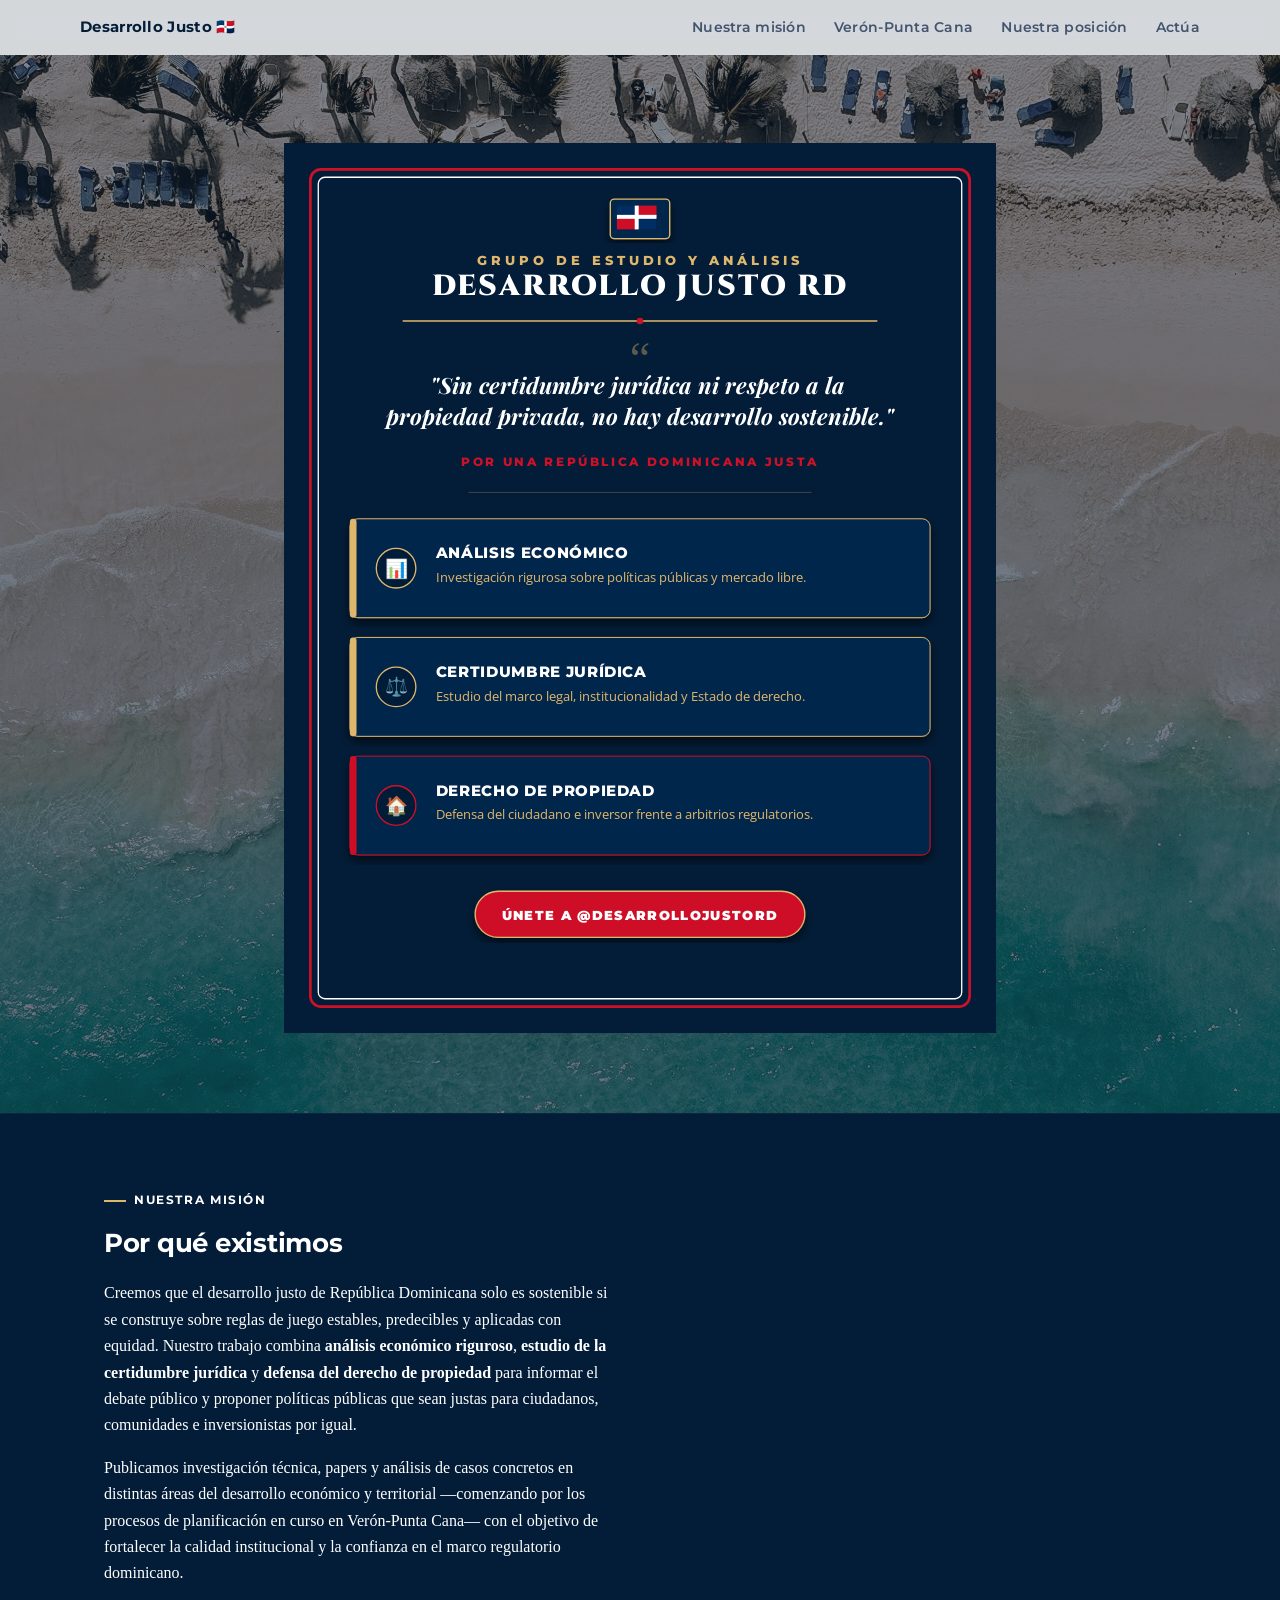
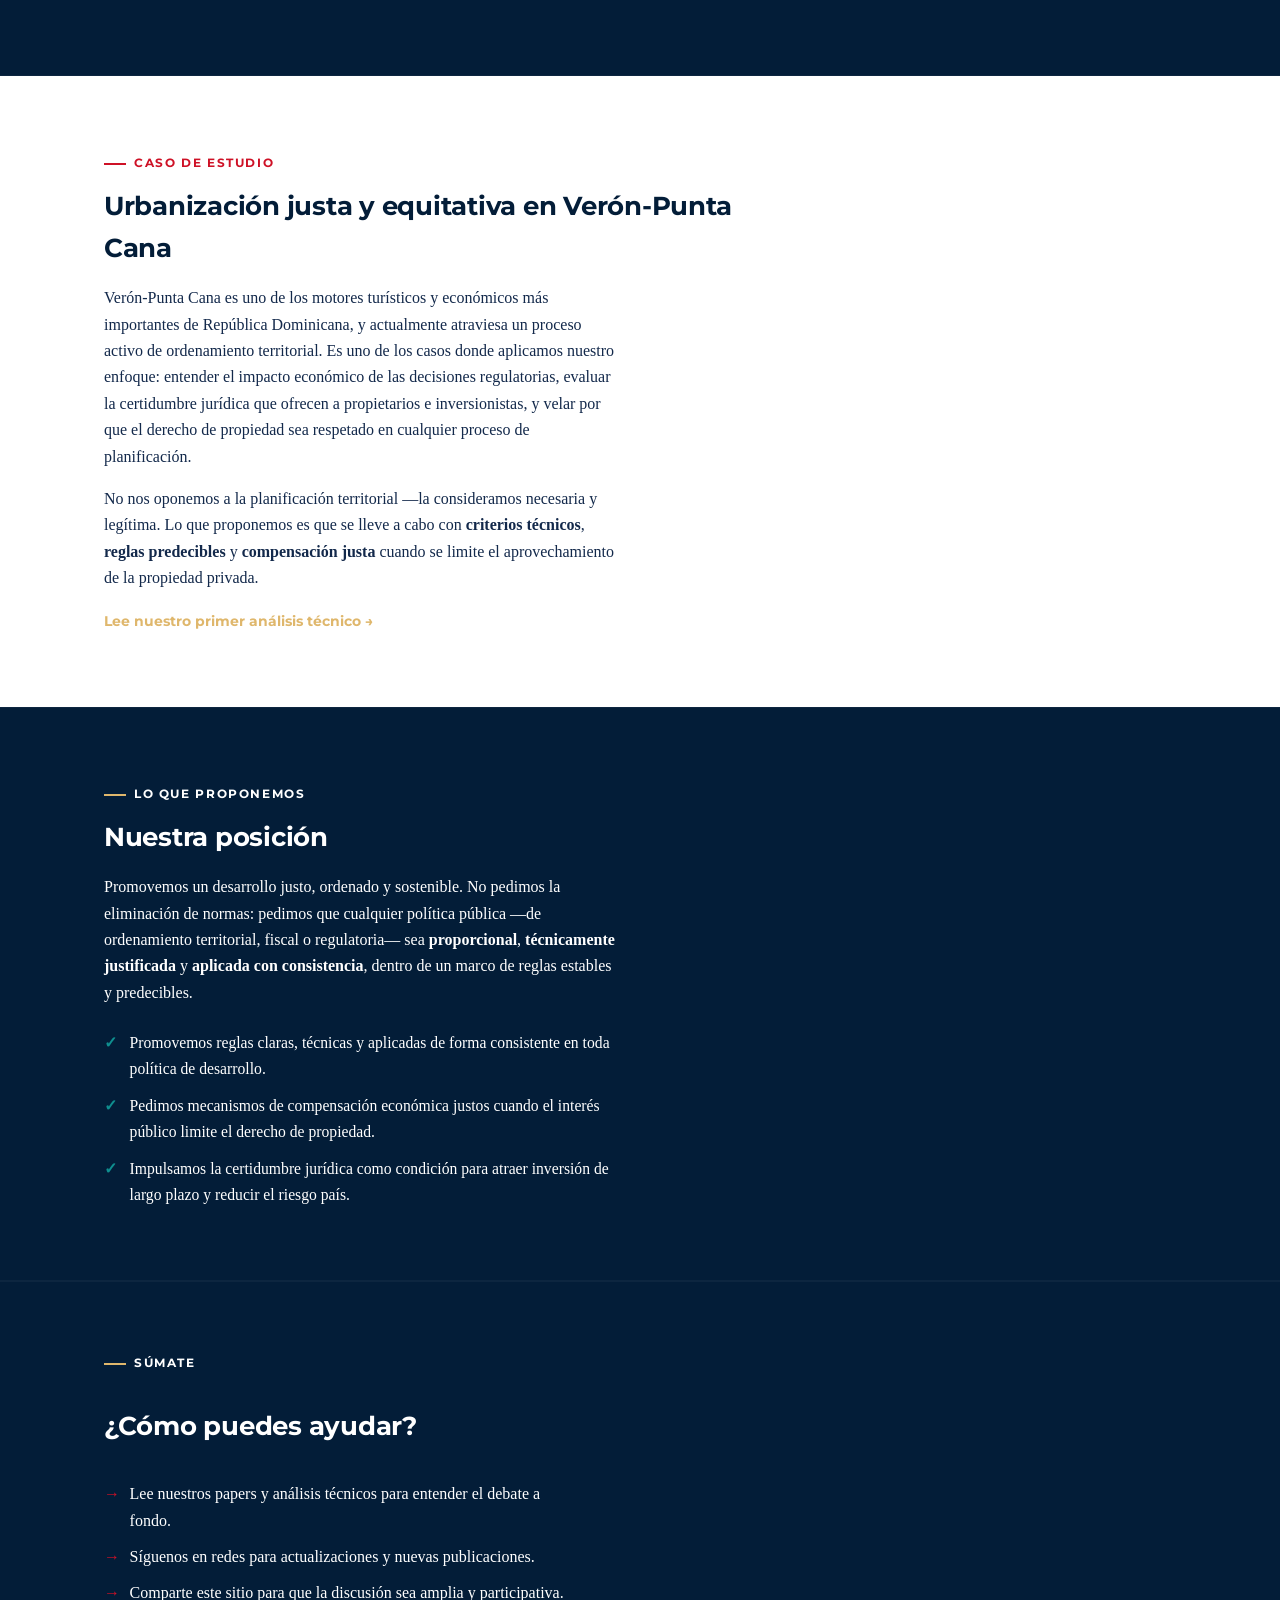
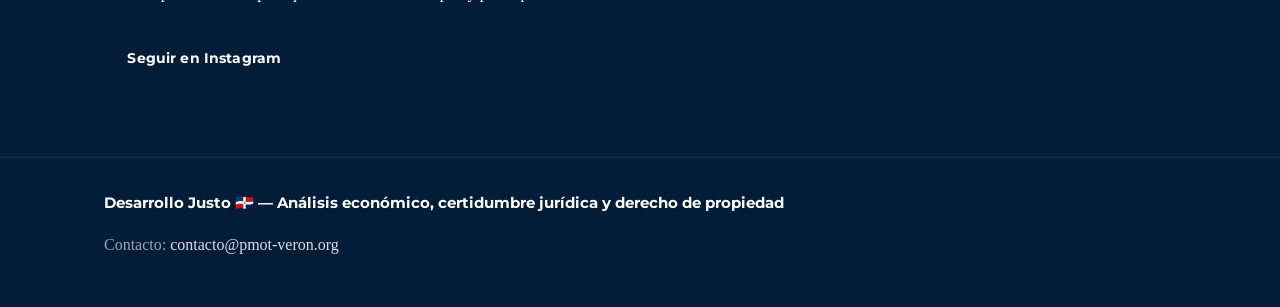
==== index.html @ 9006609f "UI: re-add Instagram CTA linking to desarrollojustord" ====
<!doctype html>
<html lang="es">
<head>
  <meta charset="utf-8" />
  <meta name="viewport" content="width=device-width,initial-scale=1" />
  <title>Desarrollo Justo 🇩🇴 — Análisis económico, certidumbre jurídica y derecho de propiedad</title>
  <link rel="preconnect" href="https://fonts.googleapis.com">
  <link rel="preconnect" href="https://fonts.gstatic.com" crossorigin>
  <link href="https://fonts.googleapis.com/css2?family=Montserrat:wght@600;700;800&family=Cinzel:wght@700;900&family=Playfair+Display:ital,wght@0,400;0,700;1,700&family=Open+Sans:wght@400;600&display=swap" rel="stylesheet">
  <link rel="stylesheet" href="styles.css">
</head>
<body>
  <header class="site-header">
    <div class="container header-inner">
      <a class="brand" href="#">Desarrollo Justo 🇩🇴</a>
      <nav class="nav" id="nav">
        <a href="#mision">Nuestra misión</a>
        <a href="#veron">Verón-Punta Cana</a>
        <a href="#posicion">Nuestra posición</a>
        <a href="#cta">Actúa</a>
      </nav>
      <button class="nav-toggle" id="navToggle" aria-label="Abrir menú">☰</button>
    </div>
  </header>

  <main>
    <section class="hero">
      <!-- SVG hero provided by user: Dominican navy/gold/red design -->
      <div class="container hero-inner svg-hero">
        <svg xmlns="http://www.w3.org/2000/svg" viewBox="0 0 1080 1350" width="100%" height="100%">
  <defs>
    <linearGradient id="goldGradient" x1="0%" y1="0%" x2="100%" y2="100%">
      <stop offset="0%" stop-color="#DFB76C"/>
      <stop offset="100%" stop-color="#C59B4E"/>
    </linearGradient>

    <filter id="shadow" x="-10%" y="-10%" width="120%" height="120%">
      <feDropShadow dx="0" dy="8" stdDeviation="8" flood-color="#000000" flood-opacity="0.6"/>
    </filter>
  </defs>

  <rect width="1080" height="1350" fill="#031D38"/>

  <rect x="40" y="40" width="1000" height="1270" rx="16" fill="none" stroke="#CE1126" stroke-width="4"/>
  <rect x="52" y="52" width="976" height="1246" rx="10" fill="none" stroke="#FFFFFF" stroke-width="2"/>

  <g transform="translate(540, 130)" text-anchor="middle">
    <g transform="translate(0, -10)" filter="url(#shadow)">
      <rect x="-45" y="-35" width="90" height="60" rx="6" fill="#05264B" stroke="#DFB76C" stroke-width="2"/>
      <rect x="-35" y="-25" width="30" height="18" fill="#002D62"/>
      <rect x="-5" y="-25" width="30" height="18" fill="#CE1126"/>
      <rect x="-35" y="-7" width="30" height="18" fill="#CE1126"/>
      <rect x="-5" y="-7" width="30" height="18" fill="#002D62"/>
      <rect x="-8" y="-25" width="6" height="36" fill="#FFFFFF"/>
      <rect x="-35" y="-11" width="60" height="6" fill="#FFFFFF"/>
    </g>

    <text x="0" y="55" fill="#DFB76C" font-family="'Montserrat', Arial, sans-serif" font-weight="800" font-size="20" letter-spacing="6">GRUPO DE ESTUDIO Y ANÁLISIS</text>
    <text x="0" y="100" fill="#FFFFFF" font-family="'Cinzel', 'Georgia', serif" font-weight="900" font-size="44" letter-spacing="3">DESARROLLO JUSTO RD</text>
  </g>

  <path d="M 180 270 L 900 270" stroke="#DFB76C" stroke-width="2"/>
  <circle cx="540" cy="270" r="5" fill="#CE1126"/>

  <g transform="translate(540, 360)" text-anchor="middle">
    <text x="0" y="-10" fill="#DFB76C" font-family="'Georgia', serif" font-size="70" opacity="0.4">“</text>
    <text x="0" y="20" fill="#FFFFFF" font-family="'Playfair Display', 'Georgia', serif" font-style="italic" font-weight="700" font-size="34">
      <tspan x="0" dy="0">"Sin certidumbre jurídica ni respeto a la</tspan>
      <tspan x="0" dy="48">propiedad privada, no hay desarrollo sostenible."</tspan>
    </text>
    <text x="0" y="130" fill="#CE1126" font-family="'Montserrat', Arial, sans-serif" font-weight="800" font-size="18" letter-spacing="4">POR UNA REPÚBLICA DOMINICANA JUSTA</text>
  </g>

  <path d="M 280 530 L 800 530" stroke="#DFB76C" stroke-width="1" opacity="0.4"/>

  <g transform="translate(100, 570)" filter="url(#shadow)">
    <rect width="880" height="150" rx="12" fill="#05264B" stroke="#DFB76C" stroke-width="1.5"/>
    <rect x="0" y="0" width="10" height="150" rx="5" fill="#DFB76C"/>
    <circle cx="70" cy="75" r="30" fill="#031D38" stroke="#DFB76C" stroke-width="2"/>
    <text x="70" y="85" fill="#DFB76C" font-family="Arial" font-size="28" text-anchor="middle">📊</text>
    <text x="130" y="60" fill="#FFFFFF" font-family="'Montserrat', Arial, sans-serif" font-weight="800" font-size="22" letter-spacing="1">ANÁLISIS ECONÓMICO</text>
    <text x="130" y="96" fill="#DFB76C" font-family="'Open Sans', Arial, sans-serif" font-weight="400" font-size="19">Investigación rigurosa sobre políticas públicas y mercado libre.</text>
  </g>

  <g transform="translate(100, 750)" filter="url(#shadow)">
    <rect width="880" height="150" rx="12" fill="#05264B" stroke="#DFB76C" stroke-width="1.5"/>
    <rect x="0" y="0" width="10" height="150" rx="5" fill="#DFB76C"/>
    <circle cx="70" cy="75" r="30" fill="#031D38" stroke="#DFB76C" stroke-width="2"/>
    <text x="70" y="85" fill="#DFB76C" font-family="Arial" font-size="28" text-anchor="middle">⚖️</text>
    <text x="130" y="60" fill="#FFFFFF" font-family="'Montserrat', Arial, sans-serif" font-weight="800" font-size="22" letter-spacing="1">CERTIDUMBRE JURÍDICA</text>
    <text x="130" y="96" fill="#DFB76C" font-family="'Open Sans', Arial, sans-serif" font-weight="400" font-size="19">Estudio del marco legal, institucionalidad y Estado de derecho.</text>
  </g>

  <g transform="translate(100, 930)" filter="url(#shadow)">
    <rect width="880" height="150" rx="12" fill="#05264B" stroke="#CE1126" stroke-width="1.5"/>
    <rect x="0" y="0" width="10" height="150" rx="5" fill="#CE1126"/>
    <circle cx="70" cy="75" r="30" fill="#031D38" stroke="#CE1126" stroke-width="2"/>
    <text x="70" y="85" fill="#CE1126" font-family="Arial" font-size="28" text-anchor="middle">🏠</text>
    <text x="130" y="60" fill="#FFFFFF" font-family="'Montserrat', Arial, sans-serif" font-weight="800" font-size="22" letter-spacing="1">DERECHO DE PROPIEDAD</text>
    <text x="130" y="96" fill="#DFB76C" font-family="'Open Sans', Arial, sans-serif" font-weight="400" font-size="19">Defensa del ciudadano e inversor frente a arbitrios regulatorios.</text>
  </g>

  <g transform="translate(540, 1170)" text-anchor="middle">
    <rect x="-250" y="-35" width="500" height="70" rx="35" fill="#CE1126" stroke="#DFB76C" stroke-width="2" filter="url(#shadow)"/>
    <text x="0" y="8" fill="#FFFFFF" font-family="'Montserrat', Arial, sans-serif" font-weight="900" font-size="20" letter-spacing="2">ÚNETE A @DESARROLLOJUSTORD</text>
  </g>
</svg>
      </div>
    </section>

    <section id="mision" class="panel">
      <div class="container">
        <span class="eyebrow">Nuestra misión</span>
        <h2>Por qué existimos</h2>
        <p>Creemos que el desarrollo justo de República Dominicana solo es sostenible si se construye sobre reglas de juego estables, predecibles y aplicadas con equidad. Nuestro trabajo combina <strong>análisis económico riguroso</strong>, <strong>estudio de la certidumbre jurídica</strong> y <strong>defensa del derecho de propiedad</strong> para informar el debate público y proponer políticas públicas que sean justas para ciudadanos, comunidades e inversionistas por igual.</p>
        <p>Publicamos investigación técnica, papers y análisis de casos concretos en distintas áreas del desarrollo económico y territorial —comenzando por los procesos de planificación en curso en Verón-Punta Cana— con el objetivo de fortalecer la calidad institucional y la confianza en el marco regulatorio dominicano.</p>
      </div>
    </section>

    <section id="veron" class="panel alt">
      <div class="container">
        <span class="eyebrow">Caso de estudio</span>
        <h2>Urbanización justa y equitativa en Verón-Punta Cana</h2>
        <p>Verón-Punta Cana es uno de los motores turísticos y económicos más importantes de República Dominicana, y actualmente atraviesa un proceso activo de ordenamiento territorial. Es uno de los casos donde aplicamos nuestro enfoque: entender el impacto económico de las decisiones regulatorias, evaluar la certidumbre jurídica que ofrecen a propietarios e inversionistas, y velar por que el derecho de propiedad sea respetado en cualquier proceso de planificación.</p>
        <p>No nos oponemos a la planificación territorial —la consideramos necesaria y legítima. Lo que proponemos es que se lleve a cabo con <strong>criterios técnicos</strong>, <strong>reglas predecibles</strong> y <strong>compensación justa</strong> cuando se limite el aprovechamiento de la propiedad privada.</p>
        <span class="injustice-link">Lee nuestro primer análisis técnico →</span>
          <!-- removed legacy papers link -->
        </div>
    </section>

    <section id="posicion" class="panel">
      <div class="container">
        <span class="eyebrow">Lo que proponemos</span>
        <h2>Nuestra posición</h2>
        <p>Promovemos un desarrollo justo, ordenado y sostenible. No pedimos la eliminación de normas: pedimos que cualquier política pública —de ordenamiento territorial, fiscal o regulatoria— sea <strong>proporcional</strong>, <strong>técnicamente justificada</strong> y <strong>aplicada con consistencia</strong>, dentro de un marco de reglas estables y predecibles.</p>

        <ul class="demand-list">
          <li>Promovemos reglas claras, técnicas y aplicadas de forma consistente en toda política de desarrollo.</li>
          <li>Pedimos mecanismos de compensación económica justos cuando el interés público limite el derecho de propiedad.</li>
          <li>Impulsamos la certidumbre jurídica como condición para atraer inversión de largo plazo y reducir el riesgo país.</li>
        </ul>
      </div>
    </section>

    <section id="cta" class="panel">
      <div class="container cta-inner">
        <span class="eyebrow">Súmate</span>
        <h2>¿Cómo puedes ayudar?</h2>
        <ul class="actions">
          <li>Lee nuestros papers y análisis técnicos para entender el debate a fondo.</li>
          <li>Síguenos en redes para actualizaciones y nuevas publicaciones.</li>
          <li>Comparte este sitio para que la discusión sea amplia y participativa.</li>
        </ul>

          <div class="cta-buttons">
            <a class="btn" href="https://www.instagram.com/desarrollojustord/" target="_blank" rel="noopener">Seguir en Instagram</a>
          </div>
      </div>
    </section>
  </main>

  <footer class="site-footer">
    <div class="container footer-inner">
      <div>
        <strong>Desarrollo Justo 🇩🇴 — Análisis económico, certidumbre jurídica y derecho de propiedad</strong>
        <p class="muted">Contacto: <a href="mailto:contacto@pmot-veron.org">contacto@pmot-veron.org</a></p>
      </div>
        <div class="social">
          <!-- social links removed -->
        </div>
    </div>
  </footer>

  <script>
    (function(){
      const nav = document.getElementById('nav');
      const btn = document.getElementById('navToggle');
      btn.addEventListener('click', ()=> nav.classList.toggle('open'));
    })();
  </script>
</body>
</html>
---- styles.css ----
:root{
  /* Palette updated to match provided SVG: navy, gold, Dominican red, flag-blue */
  --navy:#031D38;
  --navy-light:#05264B;
  --flag-blue:#05264B;
  --gold:#DFB76C;
  --gold-dark:#C59B4E;
  --red:#CE1126;
  --red-dark:#A51E1E;
  --teal:#0f8f8f;
  --coral:#DFB76C; /* reuse gold for small accents */
  --sand:#F6F2EA;
  --paper:#ffffff;
  --ink:#13294b; /* used for text on light panels */
  --muted:#9aa4ae;
  --line:rgba(255,255,255,0.06);
  --max-width:1120px;
  --radius:14px;
}
*{box-sizing:border-box}
html{scroll-behavior:smooth}
html,body{height:100%}
body{
  margin:0;
  font-family:'Merriweather', Georgia, serif;
  color:#ffffff;
  background:var(--navy);
  -webkit-font-smoothing:antialiased;
  line-height:1.65;
}

/* Panels and light backgrounds should use the dark ink color for readability */
.panel.alt, .paper-card, .paper-body{color:var(--ink)}
h1,h2,h3,.brand,.btn,.nav a,.t-item strong{font-family:'Montserrat',sans-serif}
.container{max-width:var(--max-width);margin:0 auto;padding:0 1.5rem}

/* Header */
.site-header{
  background:rgba(250,248,244,0.85);
  backdrop-filter:saturate(180%) blur(10px);
  -webkit-backdrop-filter:saturate(180%) blur(10px);
  border-bottom:1px solid var(--line);
  position:sticky;top:0;z-index:30;
}
.header-inner{display:flex;align-items:center;justify-content:space-between;padding:0.9rem 0}
.brand{font-weight:700;font-size:.95rem;letter-spacing:.02em;color:var(--navy);text-decoration:none}
.nav{display:flex;gap:1.75rem}
.nav a{color:var(--ink);text-decoration:none;font-weight:600;font-size:.85rem;letter-spacing:.02em;opacity:.75;transition:opacity .15s}
.nav a:hover{opacity:1;color:var(--red)}
.nav.open{display:flex}
.nav-toggle{display:none;background:none;border:0;font-size:1.35rem;color:var(--navy);cursor:pointer}

/* Eyebrow labels */
.eyebrow{
  display:inline-block;font-family:'Montserrat',sans-serif;font-weight:700;
  font-size:.72rem;letter-spacing:.14em;text-transform:uppercase;
  color:var(--red);margin-bottom:.75rem;
}
.eyebrow::before{content:"";display:inline-block;width:22px;height:2px;background:var(--red);margin-right:.5rem;vertical-align:middle}

/* Hero */
.hero{
  position:relative;
  padding:5.5rem 0 4.5rem;
  background:
    linear-gradient(180deg, rgba(11,32,54,0.5), rgba(11,32,54,0.6)),
    url('pexels-stergerz-11227879.jpg');
  background-size:cover;
  background-position:center;
  background-repeat:no-repeat;
  color:#fff;
}
.hero-inner{max-width:760px}
.hero .eyebrow{color:var(--coral)}
.hero .eyebrow::before{background:var(--coral)}
.hero-inner h1{
  font-weight:700;font-size:2.5rem;line-height:1.15;letter-spacing:-.01em;
  margin:0 0 1.1rem;color:#fff;
}
.hero .lead{font-size:1.15rem;color:rgba(255,255,255,0.9);opacity:1;margin:0 0 2rem;max-width:56ch}

/* Name-shift callout */
.name-shift{
  background:var(--paper);border:1px solid var(--line);border-radius:var(--radius);
  padding:1.4rem 1.6rem;margin:0 0 2rem;max-width:56ch;
}
.name-shift-original{margin-bottom:.9rem}
.name-shift .strike{
  position:relative;font-family:'Montserrat',sans-serif;font-weight:700;
  font-size:1.05rem;color:var(--muted);
}
.name-shift .strike::after{
  content:"";position:absolute;left:-2px;right:-2px;top:50%;height:2px;
  background:var(--red);transform:rotate(-2deg);
}
.name-shift-caption{
  margin:0 0 .6rem;font-size:.85rem;color:var(--muted);font-family:'Montserrat',sans-serif;
  font-weight:600;letter-spacing:.01em;
}
.name-shift-list{
  list-style:none;margin:0;padding:0;display:flex;flex-direction:column;gap:.5rem;
}
.name-shift-list li{
  font-family:'Montserrat',sans-serif;font-weight:600;font-size:.92rem;
  color:var(--navy);padding-left:1.2rem;position:relative;
}
.name-shift-list li::before{
  content:"";position:absolute;left:0;top:.55em;width:7px;height:7px;
  border-radius:50%;background:var(--teal);
}
.name-shift-list.critical li{
  color:var(--red-dark);font-style:italic;
}
.name-shift-list.critical li::before{
  background:var(--red);
}
.name-shift-disclaimer{
  margin:.9rem 0 0;font-size:.78rem;line-height:1.5;color:var(--muted);
  font-style:normal;border-top:1px dashed var(--line);padding-top:.75rem;
}
.hero-cta{display:flex;gap:0.9rem;flex-wrap:wrap}

/* Buttons */
.btn{
  display:inline-block;padding:.75rem 1.4rem;border-radius:999px;
  text-decoration:none;font-weight:700;font-size:.9rem;letter-spacing:.01em;
  transition:transform .15s ease, box-shadow .15s ease, background .15s ease;
  border:1.5px solid transparent;
}
.btn.primary{background:var(--red);color:#fff;box-shadow:0 4px 14px rgba(194,59,59,0.25)}
.btn.primary:hover{background:var(--red-dark);transform:translateY(-1px)}
.btn.ghost{background:transparent;border-color:var(--line);color:var(--navy)}
.btn.ghost:hover{border-color:var(--navy);transform:translateY(-1px)}
.btn:not(.primary):not(.ghost){background:var(--navy);color:#fff}
.btn:not(.primary):not(.ghost):hover{background:var(--navy-light);transform:translateY(-1px)}

.panel{padding:4.5rem 0; background:transparent; color:#ffffff; border-top:1px solid rgba(255,255,255,0.04); border-bottom:1px solid rgba(255,255,255,0.04)}
.panel.alt{background:var(--paper);border-top:1px solid var(--line);border-bottom:1px solid var(--line)}

/* Ensure headings, paragraphs and list items inside transparent panels are white for readability */
.panel:not(.alt) h2,
.panel:not(.alt) h1,
.panel:not(.alt) p,
.panel:not(.alt) .eyebrow,
.panel:not(.alt) .demand-list li,
.panel:not(.alt) .actions li,
.panel:not(.alt) .injustice-link,
.panel:not(.alt) .paper-card-eyebrow{
  color: #ffffff !important;
}

/* Adjust eyebrow underline color on transparent panels */
.panel:not(.alt) .eyebrow::before{background:var(--gold)}

/* Links in transparent panels should be visible */
.panel:not(.alt) a{color:var(--gold)}
.panel:not(.alt) a:hover{color:var(--red)}
.panel.small{padding:3rem 0}
h2{font-weight:700;font-size:1.6rem;letter-spacing:-.01em;color:var(--navy);margin:0 0 .9rem;max-width:38ch}
.panel > .container > p{max-width:64ch}
.muted{color:var(--muted)}

/* Demand list (position section) */
.demand-list{
  list-style:none;margin:1.5rem 0 0;padding:0;max-width:64ch;
  display:flex;flex-direction:column;gap:.7rem;
}
.demand-list li{
  padding-left:1.6rem;position:relative;font-size:.98rem;color:var(--ink);
}
.demand-list li::before{
  content:"✓";position:absolute;left:0;top:0;color:var(--teal);font-weight:700;
}

/* Argument grid (position section) */
.argument-grid{
  display:grid;grid-template-columns:1fr 1fr;gap:1.1rem;margin-top:2rem;
}
.argument-card{
  background:var(--paper);border:1px solid var(--line);border-radius:var(--radius);
  padding:1.4rem 1.5rem;position:relative;
}
.argument-num{
  display:block;font-family:'Montserrat',sans-serif;font-weight:700;
  font-size:.78rem;letter-spacing:.08em;color:var(--teal);margin-bottom:.6rem;
}
.argument-card h3{
  font-family:'Montserrat',sans-serif;font-weight:700;font-size:1rem;
  color:var(--navy);margin:0 0 .6rem;letter-spacing:-.005em;
}
.argument-card p{margin:0;font-size:.92rem;color:var(--ink);opacity:.9}
.argument-disclaimer{
  margin:1.1rem 0 0;font-size:.78rem;line-height:1.5;color:var(--muted);
  max-width:64ch;
}

/* Precedent list (legal context section) */
.precedent-list{
  display:flex;flex-direction:column;gap:1.5rem;margin:2rem 0 0;max-width:72ch;
}
.precedent-item{
  display:flex;gap:1.25rem;padding-bottom:1.5rem;
  border-bottom:1px solid var(--line);
}
.precedent-item:last-child{border-bottom:none;padding-bottom:0}
.precedent-num{
  flex:none;font-family:'Montserrat',sans-serif;font-weight:700;
  font-size:1.1rem;color:var(--coral);line-height:1.3;
}
.precedent-item h3{
  font-family:'Montserrat',sans-serif;font-weight:700;font-size:1.02rem;
  color:var(--navy);margin:0 0 .5rem;letter-spacing:-.005em;
}
.precedent-item p{margin:0;font-size:.94rem;color:var(--ink);opacity:.9;line-height:1.6}

/* Injusticia (punchy hook section) */
.panel.injustice{
  background:var(--navy);border-top:1px solid rgba(255,255,255,0.08);
  border-bottom:1px solid rgba(255,255,255,0.08);
}
.panel.injustice .eyebrow{color:var(--coral)}
.panel.injustice .eyebrow::before{background:var(--coral)}
.injustice-title{
  color:#fff;max-width:42ch;font-size:1.9rem;line-height:1.2;
}
.injustice-lead{
  color:rgba(255,255,255,0.82);max-width:60ch;font-size:1.08rem;margin:0 0 2rem;
}
.injustice-link{
  display:inline-block;color:var(--coral);font-family:'Montserrat',sans-serif;
  font-weight:700;font-size:.9rem;text-decoration:none;
}
.injustice-link:hover{color:#fff}

/* Timeline */
.timeline{
  display:grid;grid-template-columns:repeat(4,1fr);gap:1rem;margin-top:2rem;
  position:relative;
}
.t-item{
  background:var(--sand);padding:1.1rem 1rem;border-radius:var(--radius);
  border:1px solid var(--line);border-top:3px solid var(--teal);
}
.t-item:nth-child(4){border-top-color:var(--red)}
.t-item strong{display:block;font-weight:700;color:var(--navy);margin-bottom:.35rem;font-size:.95rem}
.t-item span{font-size:.88rem;color:var(--muted)}

/* CTA */
.cta-inner{display:flex;flex-direction:column;gap:1.25rem}
.actions{margin:0;padding:0;list-style:none;display:flex;flex-direction:column;gap:.6rem}
.actions li{padding-left:1.6rem;position:relative;max-width:60ch}
.actions li::before{content:"→";position:absolute;left:0;color:var(--red);font-weight:700}
.cta-buttons{display:flex;gap:.75rem;flex-wrap:wrap;margin-top:.5rem}

/* Sources */
.sources{list-style:none;padding:0;margin:1rem 0 0;display:flex;flex-wrap:wrap;gap:.6rem .9rem}
.sources li{background:var(--sand);border:1px solid var(--line);border-radius:999px;padding:.4rem 1rem}
.sources a{color:var(--navy);text-decoration:none;font-weight:600;font-size:.9rem}
.sources a:hover{color:var(--red)}

/* Footer */
.site-footer{border-top:1px solid var(--line);padding:2rem 0;background:var(--navy)}
.footer-inner{display:flex;justify-content:space-between;align-items:center;gap:1rem;flex-wrap:wrap}
.footer-inner strong{color:#fff;font-family:'Montserrat',sans-serif;font-weight:700;font-size:.95rem}
.footer-inner .muted{color:rgba(255,255,255,0.6)}
.footer-inner a{color:rgba(255,255,255,0.85);text-decoration:none}
.footer-inner a:hover{color:var(--coral)}
.social{display:flex;gap:1.25rem}
.social a{font-weight:600;font-size:.88rem}
.small{font-size:.85rem}

@media (max-width:800px){
  .nav{
    display:none;flex-direction:column;position:absolute;top:64px;right:1rem;left:1rem;
    background:var(--paper);padding:1rem 1.25rem;border-radius:var(--radius);
    box-shadow:0 12px 30px rgba(19,41,75,0.12);border:1px solid var(--line);gap:1rem;
  }
  .nav-toggle{display:inline-block}
  .hero{padding:3.5rem 0 3rem}
  .hero-inner h1{font-size:1.85rem}
  .name-shift{padding:1.1rem 1.25rem}
  .name-shift .strike{font-size:.95rem}
  .panel{padding:3rem 0}
  .argument-grid{grid-template-columns:1fr}
  .injustice-title{font-size:1.5rem}
  .timeline{grid-template-columns:1fr 1fr}
  .footer-inner{flex-direction:column;align-items:flex-start}
}

@media (max-width:480px){
  .timeline{grid-template-columns:1fr}
}

/* Nav active state */
.nav a.active{opacity:1;color:var(--red)}

/* Papers hero */
.papers-hero{padding:4.5rem 0 3.5rem}

/* Papers list / cards */
.papers-list{display:flex;flex-direction:column;gap:1.5rem}
.paper-card{
  background:var(--paper);border:1px solid var(--line);border-radius:var(--radius);
  padding:1.8rem 2rem;border-left:4px solid var(--teal);
  transition:transform .15s ease, box-shadow .15s ease;
}
.paper-card:hover{transform:translateY(-2px);box-shadow:0 10px 26px rgba(19,41,75,0.08)}
.paper-card-eyebrow{
  display:block;font-family:'Montserrat',sans-serif;font-weight:700;
  font-size:.72rem;letter-spacing:.1em;text-transform:uppercase;color:var(--muted);margin-bottom:.6rem;
}
.paper-card h2{font-size:1.3rem;margin:0 0 .7rem;max-width:none}
.paper-card h2 a{color:var(--navy);text-decoration:none}
.paper-card h2 a:hover{color:var(--red)}
.paper-card p{margin:0 0 1rem;color:var(--ink);opacity:.9;max-width:70ch}
.paper-card-link{
  font-family:'Montserrat',sans-serif;font-weight:700;font-size:.85rem;
  color:var(--red);text-decoration:none;
}
.paper-card-link:hover{color:var(--red-dark)}

/* Paper article page */
.paper-article-header{padding:3.5rem 0 1.5rem;max-width:820px}
.paper-back{
  display:inline-block;margin-bottom:1.2rem;font-family:'Montserrat',sans-serif;
  font-weight:700;font-size:.85rem;color:var(--muted);text-decoration:none;
}
.paper-back:hover{color:var(--red)}
.paper-article-header h1{
  font-weight:700;font-size:2rem;line-height:1.25;color:var(--navy);margin:0;letter-spacing:-.01em;
}
.paper-body{max-width:820px;padding-bottom:4rem}
.paper-body h2{font-size:1.35rem;margin:2.2rem 0 1rem;max-width:none;color:var(--navy)}
.paper-body h3{
  font-family:'Montserrat',sans-serif;font-weight:700;font-size:1.05rem;
  color:var(--teal);margin:1.8rem 0 .9rem;
}
.paper-body p{margin:0 0 1.1rem;font-size:1rem;line-height:1.75}
.paper-list{margin:0 0 1.2rem;padding-left:1.3rem;display:flex;flex-direction:column;gap:.9rem}
.paper-list li{line-height:1.7}
.paper-footer-nav{margin-top:2.5rem;padding-top:1.5rem;border-top:1px solid var(--line)}

@media (max-width:800px){
  .paper-article-header h1{font-size:1.6rem}
  .paper-card{padding:1.4rem 1.5rem}
}
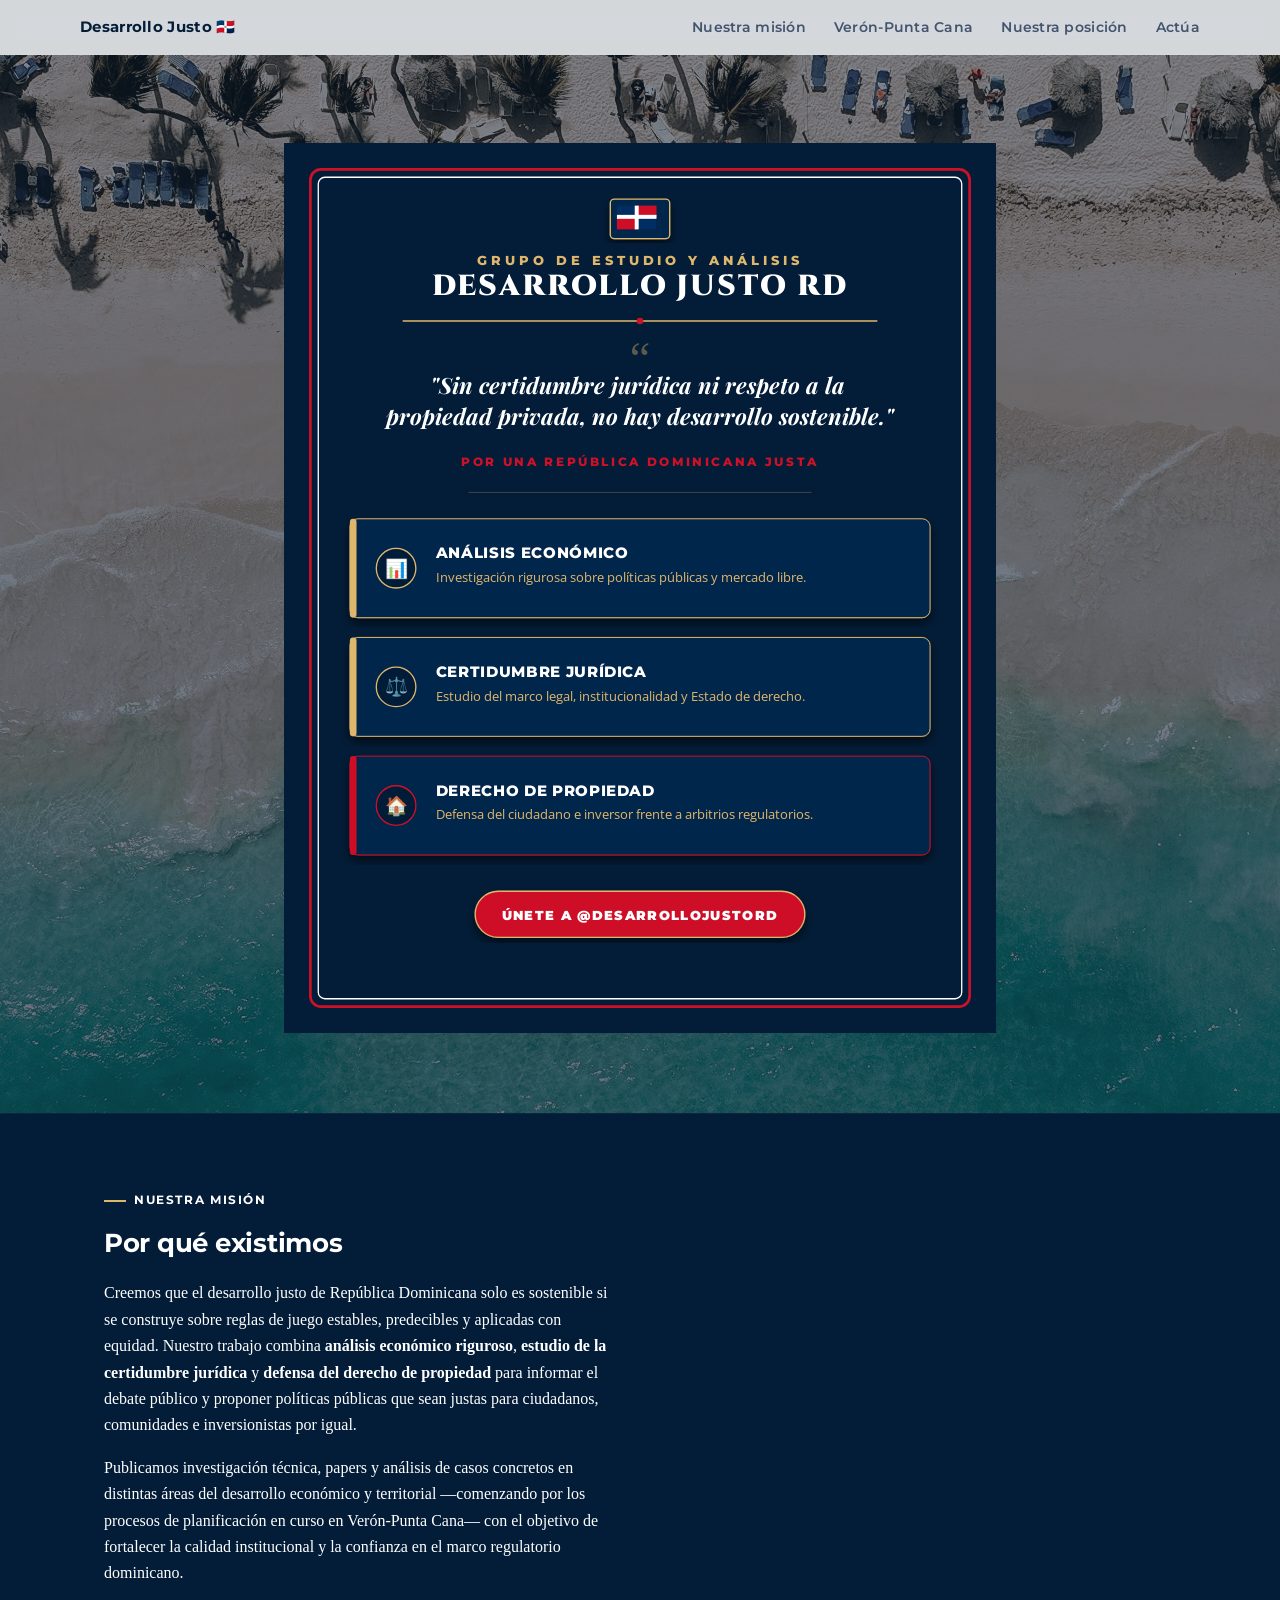
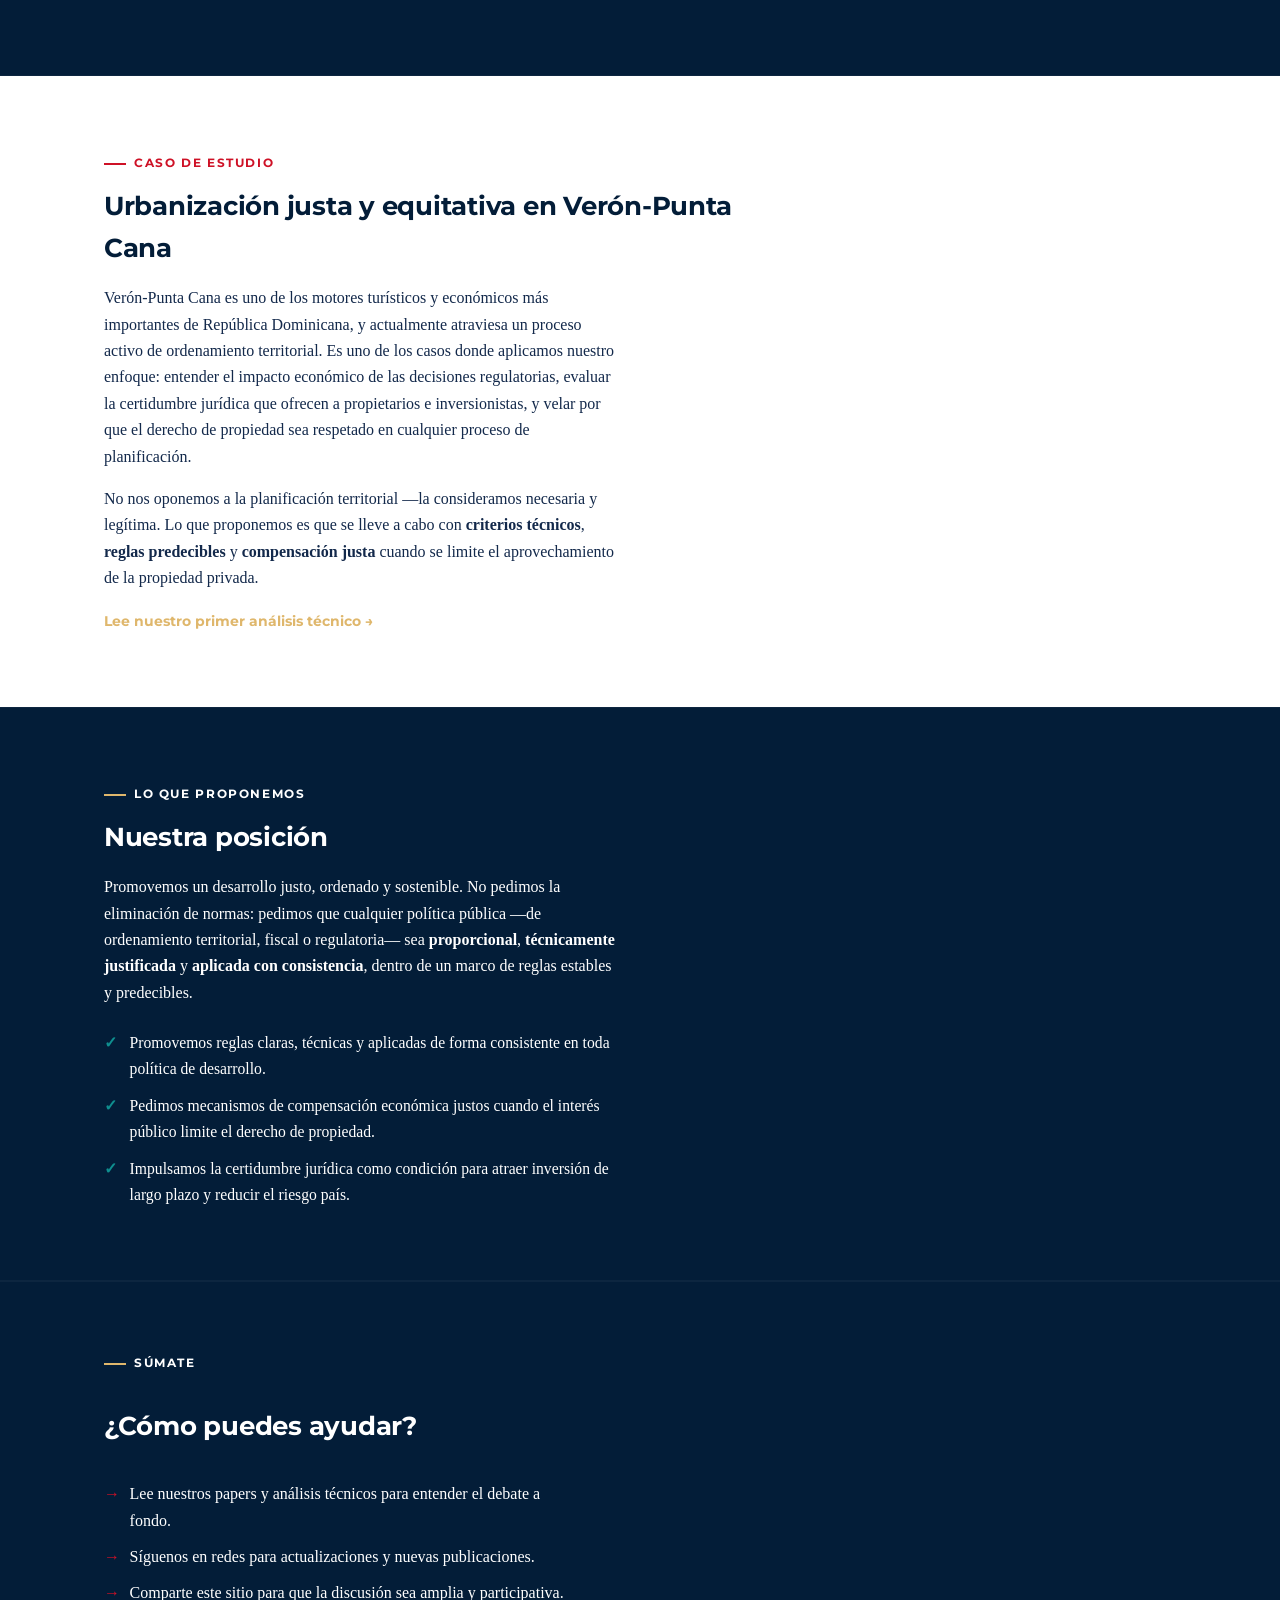
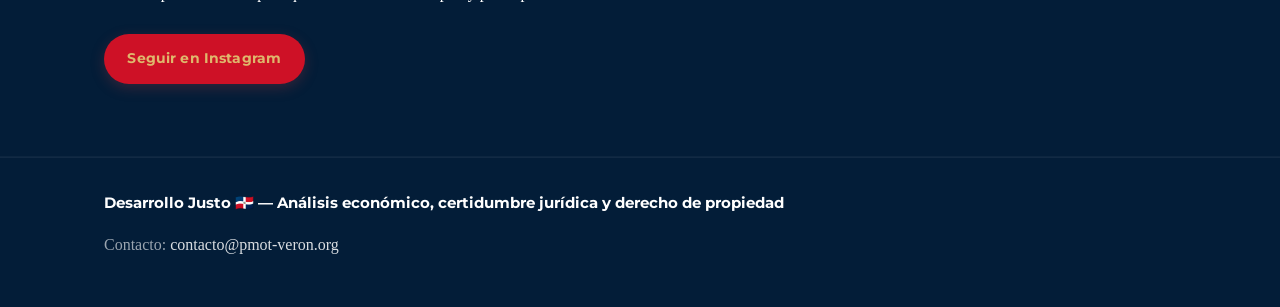
==== commit a76a75cc: "UI: make Instagram CTA primary (red)" ====
--- a/index.html
+++ b/index.html
@@ -153,7 +153,7 @@
         </ul>
 
           <div class="cta-buttons">
-            <a class="btn" href="https://www.instagram.com/desarrollojustord/" target="_blank" rel="noopener">Seguir en Instagram</a>
+            <a class="btn primary" href="https://www.instagram.com/desarrollojustord/" target="_blank" rel="noopener">Seguir en Instagram</a>
           </div>
       </div>
     </section>
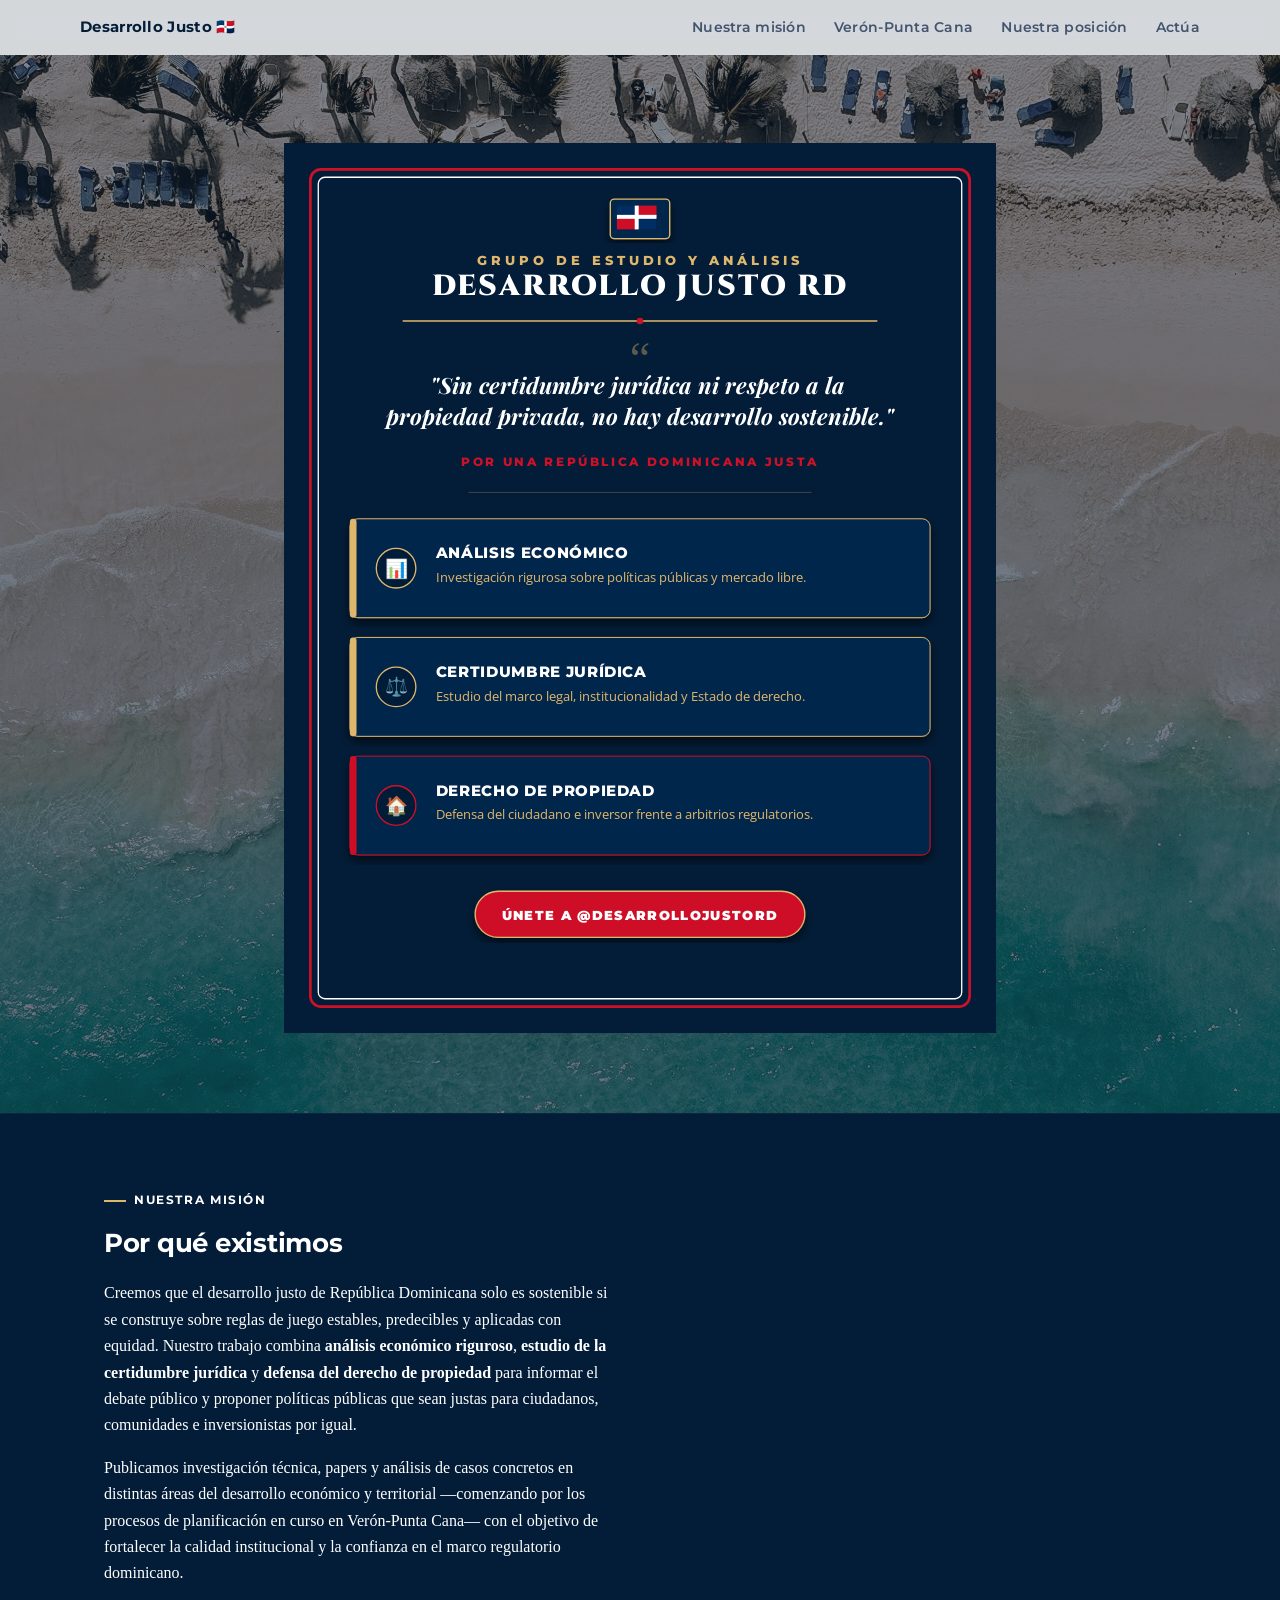
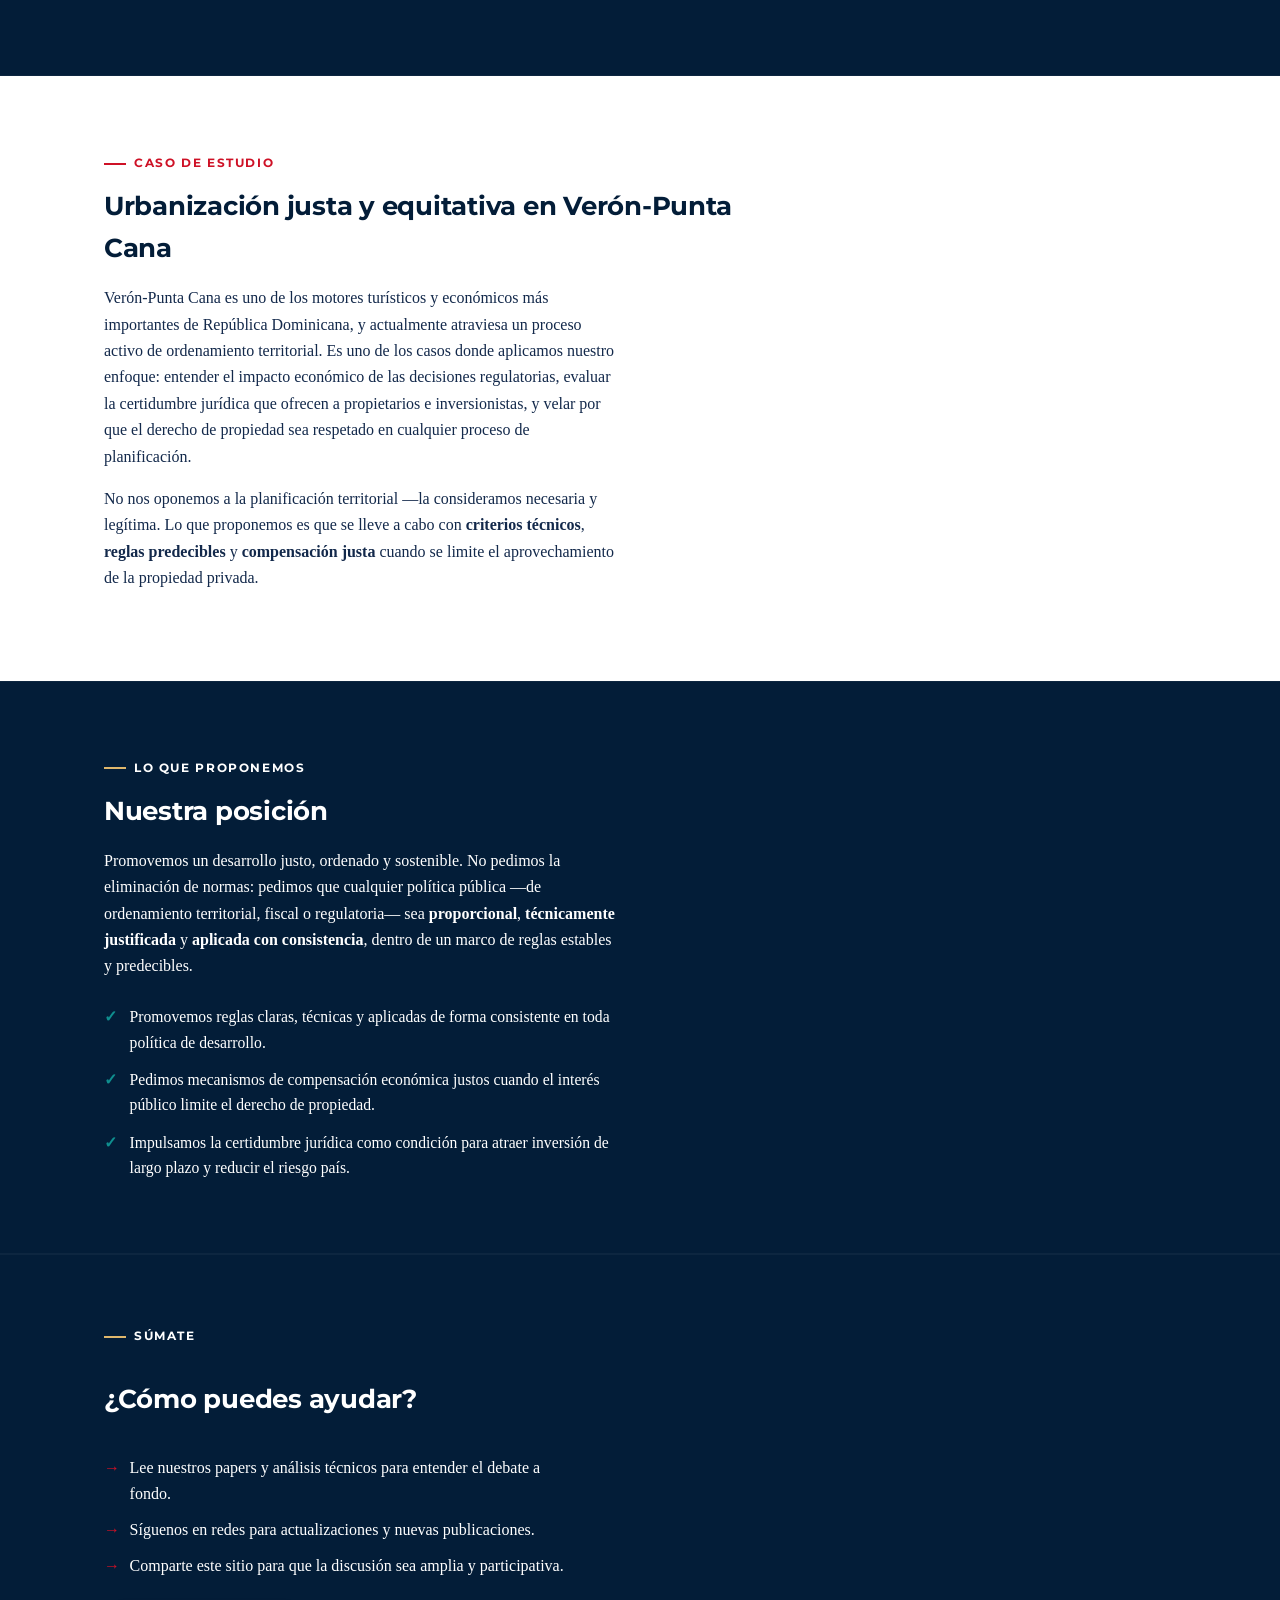
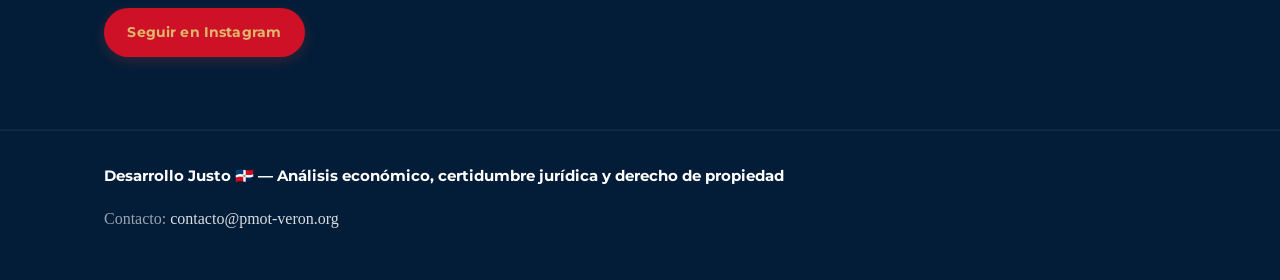
==== commit 6b96913b: "workspace: staged changes and push" ====
--- a/index.html
+++ b/index.html
@@ -100,10 +100,12 @@
     <text x="130" y="96" fill="#DFB76C" font-family="'Open Sans', Arial, sans-serif" font-weight="400" font-size="19">Defensa del ciudadano e inversor frente a arbitrios regulatorios.</text>
   </g>
 
-  <g transform="translate(540, 1170)" text-anchor="middle">
-    <rect x="-250" y="-35" width="500" height="70" rx="35" fill="#CE1126" stroke="#DFB76C" stroke-width="2" filter="url(#shadow)"/>
-    <text x="0" y="8" fill="#FFFFFF" font-family="'Montserrat', Arial, sans-serif" font-weight="900" font-size="20" letter-spacing="2">ÚNETE A @DESARROLLOJUSTORD</text>
-  </g>
+  <a href="https://www.instagram.com/desarrollojustord/" target="_blank" rel="noopener">
+    <g transform="translate(540, 1170)" text-anchor="middle">
+      <rect x="-250" y="-35" width="500" height="70" rx="35" fill="#CE1126" stroke="#DFB76C" stroke-width="2" filter="url(#shadow)"/>
+      <text x="0" y="8" fill="#FFFFFF" font-family="'Montserrat', Arial, sans-serif" font-weight="900" font-size="20" letter-spacing="2">ÚNETE A @DESARROLLOJUSTORD</text>
+    </g>
+  </a>
 </svg>
       </div>
     </section>
@@ -123,7 +125,6 @@
         <h2>Urbanización justa y equitativa en Verón-Punta Cana</h2>
         <p>Verón-Punta Cana es uno de los motores turísticos y económicos más importantes de República Dominicana, y actualmente atraviesa un proceso activo de ordenamiento territorial. Es uno de los casos donde aplicamos nuestro enfoque: entender el impacto económico de las decisiones regulatorias, evaluar la certidumbre jurídica que ofrecen a propietarios e inversionistas, y velar por que el derecho de propiedad sea respetado en cualquier proceso de planificación.</p>
         <p>No nos oponemos a la planificación territorial —la consideramos necesaria y legítima. Lo que proponemos es que se lleve a cabo con <strong>criterios técnicos</strong>, <strong>reglas predecibles</strong> y <strong>compensación justa</strong> cuando se limite el aprovechamiento de la propiedad privada.</p>
-        <span class="injustice-link">Lee nuestro primer análisis técnico →</span>
           <!-- removed legacy papers link -->
         </div>
     </section>
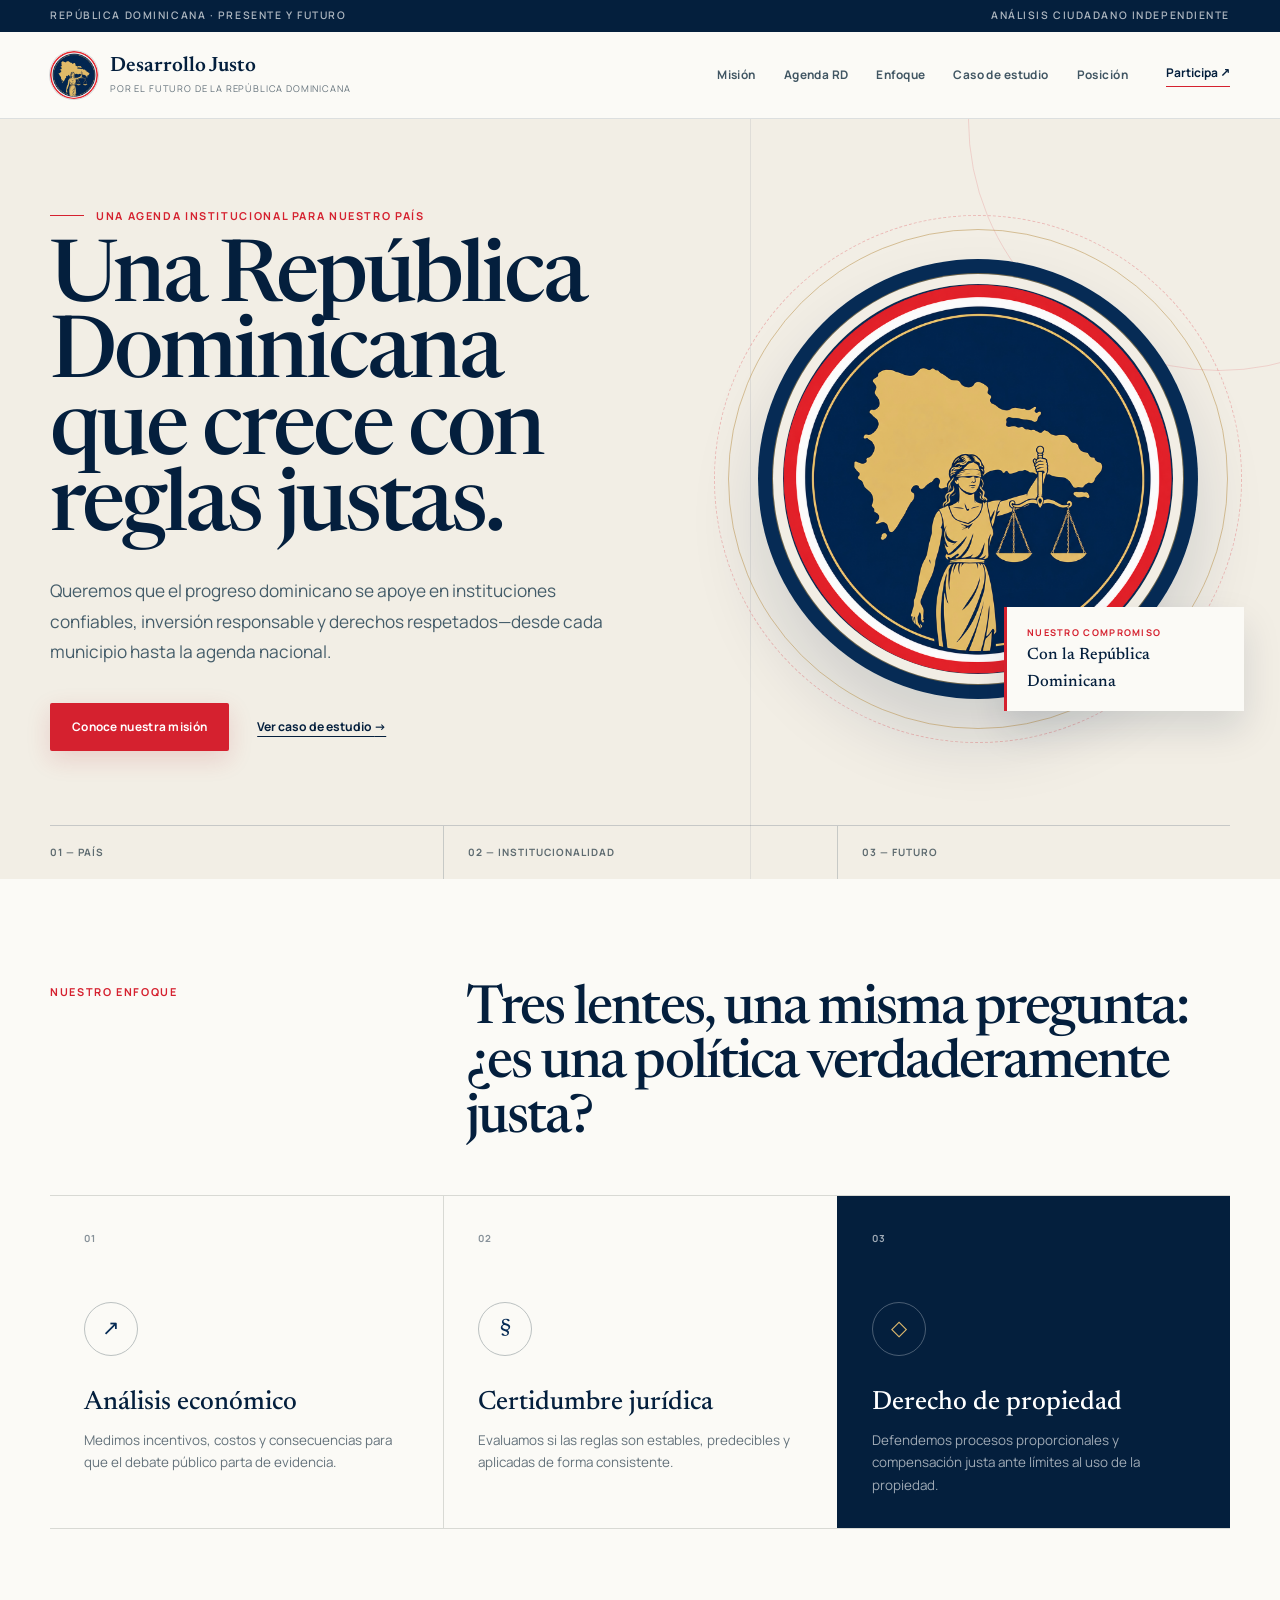
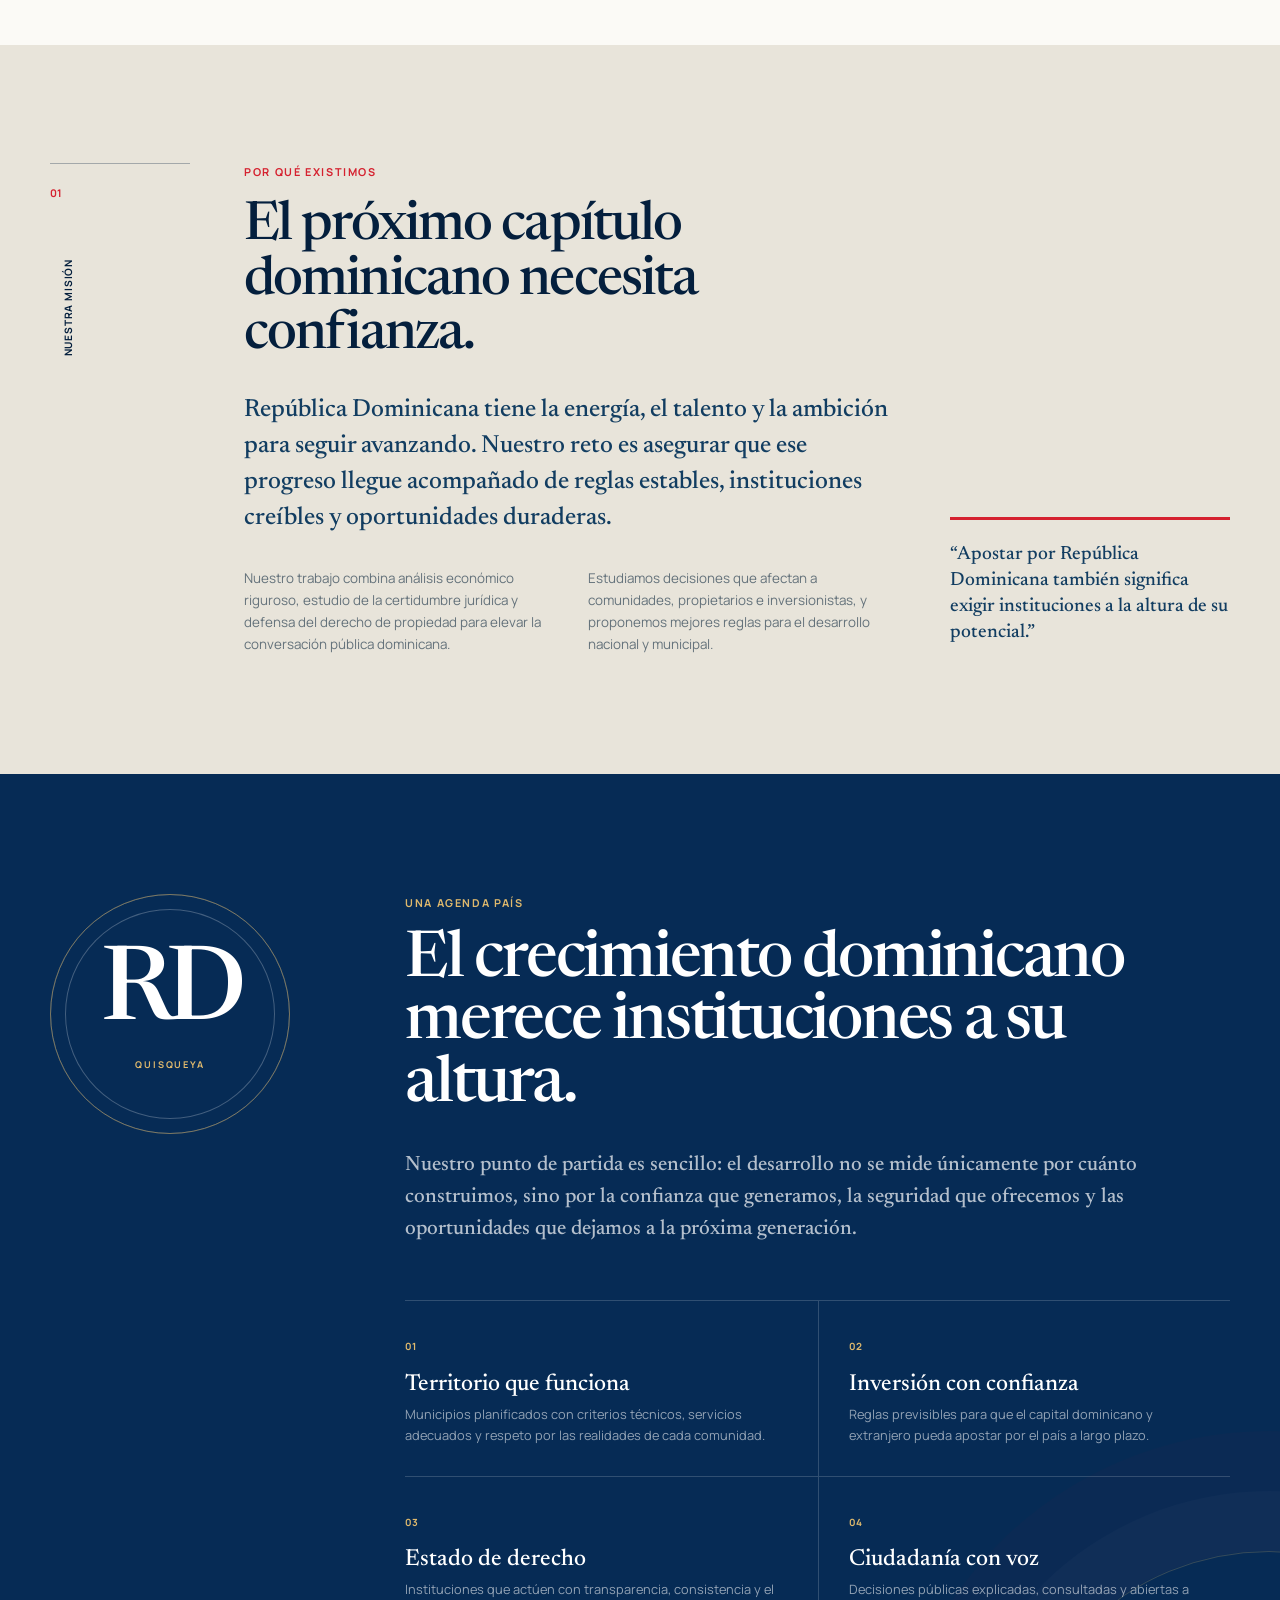
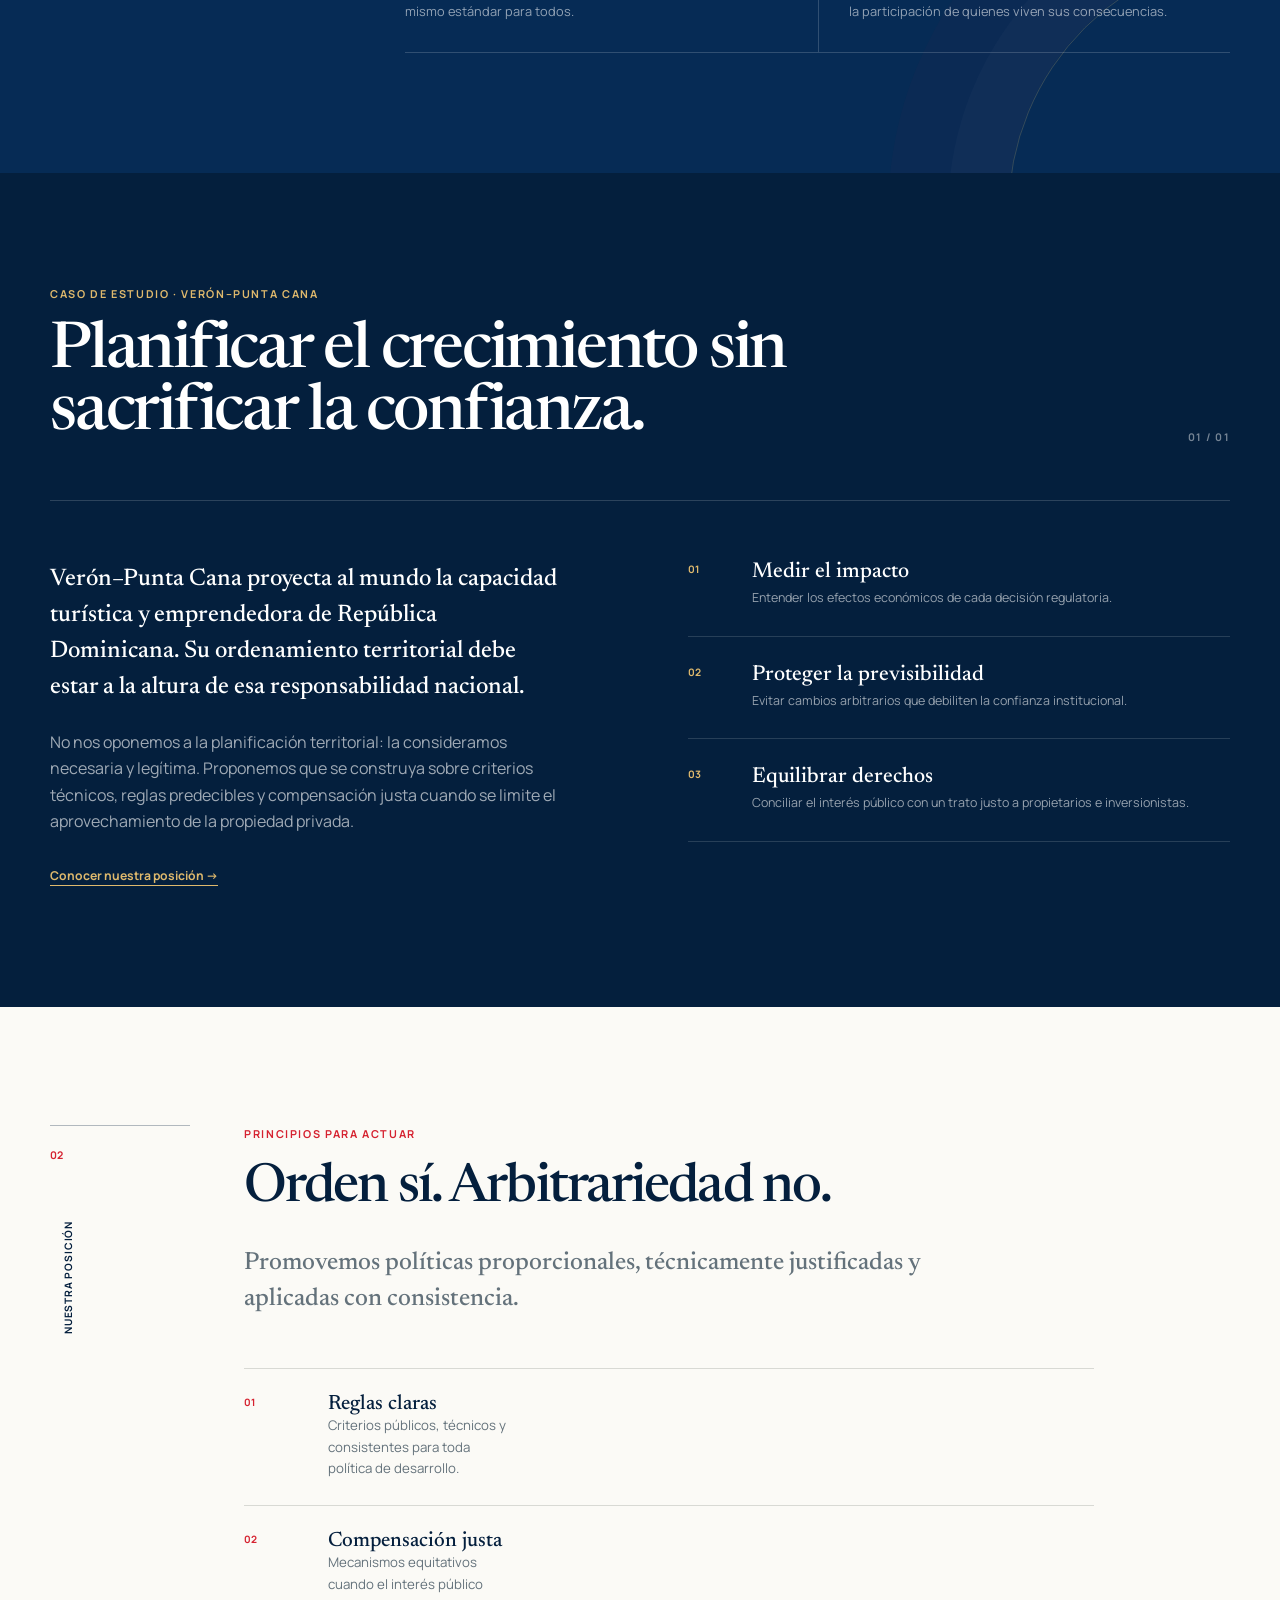
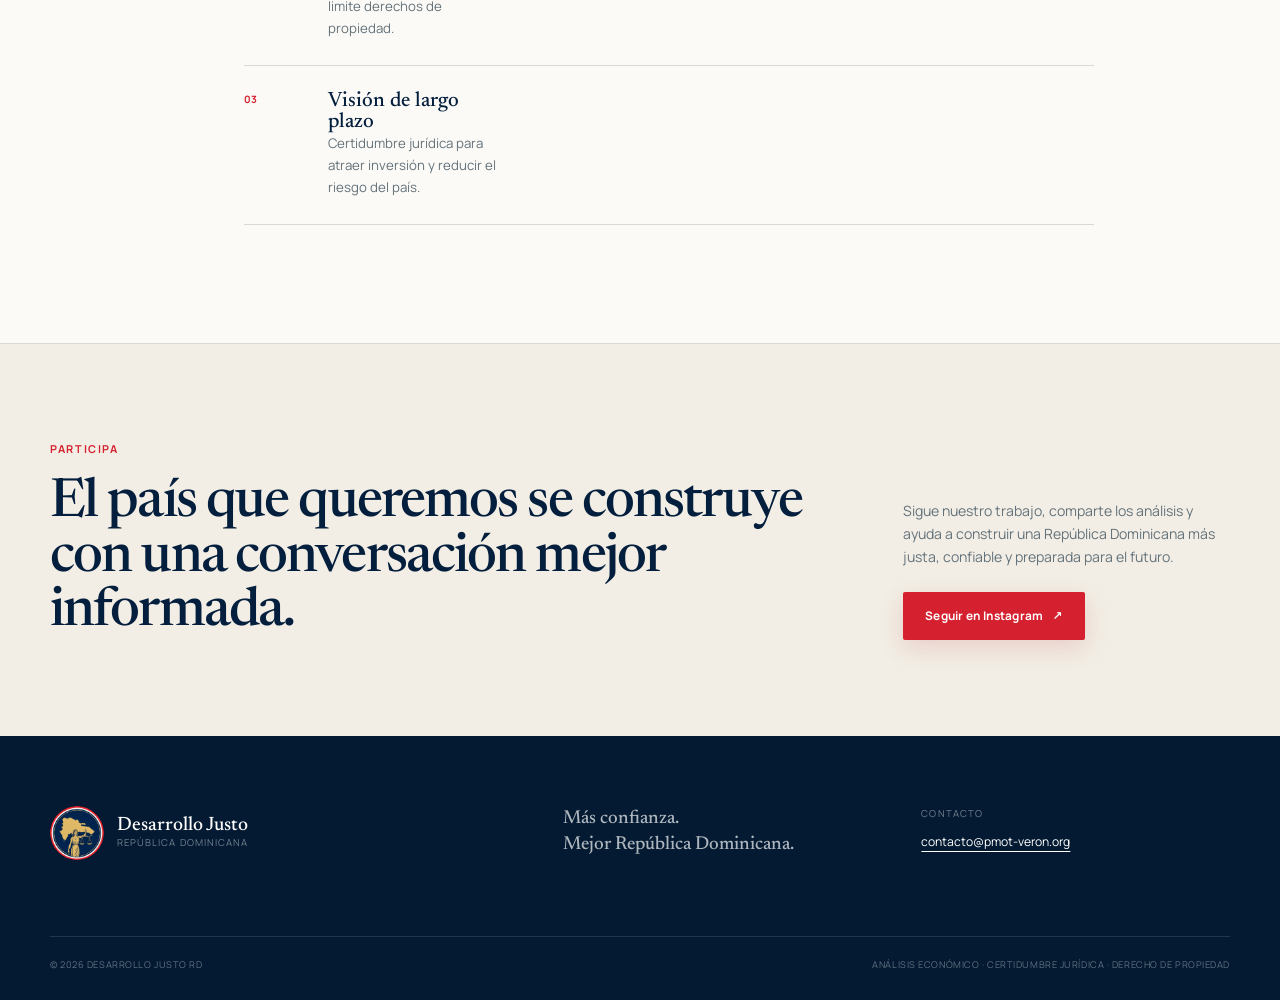
==== commit 964a972b: "Redesign Desarrollo Justo website" ====
--- a/index.html
+++ b/index.html
@@ -1,182 +1,272 @@
 <!doctype html>
 <html lang="es">
 <head>
-  <meta charset="utf-8" />
-  <meta name="viewport" content="width=device-width,initial-scale=1" />
-  <title>Desarrollo Justo 🇩🇴 — Análisis económico, certidumbre jurídica y derecho de propiedad</title>
+  <meta charset="utf-8">
+  <meta name="viewport" content="width=device-width, initial-scale=1">
+  <meta name="description" content="Desarrollo Justo RD promueve reglas claras, certidumbre jurídica y políticas públicas basadas en evidencia.">
+  <title>Desarrollo Justo RD — Instituciones, inversión y territorio</title>
   <link rel="preconnect" href="https://fonts.googleapis.com">
   <link rel="preconnect" href="https://fonts.gstatic.com" crossorigin>
-  <link href="https://fonts.googleapis.com/css2?family=Montserrat:wght@600;700;800&family=Cinzel:wght@700;900&family=Playfair+Display:ital,wght@0,400;0,700;1,700&family=Open+Sans:wght@400;600&display=swap" rel="stylesheet">
+  <link href="https://fonts.googleapis.com/css2?family=Manrope:wght@400;500;600;700&family=Newsreader:opsz,wght@6..72,500;6..72,600&display=swap" rel="stylesheet">
   <link rel="stylesheet" href="styles.css">
 </head>
 <body>
+  <div class="topline">
+    <div class="container topline-inner">
+      <span>República Dominicana · Presente y futuro</span>
+      <span>Análisis ciudadano independiente</span>
+    </div>
+  </div>
+
   <header class="site-header">
     <div class="container header-inner">
-      <a class="brand" href="#">Desarrollo Justo 🇩🇴</a>
-      <nav class="nav" id="nav">
-        <a href="#mision">Nuestra misión</a>
-        <a href="#veron">Verón-Punta Cana</a>
-        <a href="#posicion">Nuestra posición</a>
-        <a href="#cta">Actúa</a>
+      <a class="brand" href="#inicio" aria-label="Desarrollo Justo RD — Inicio">
+        <img src="assets/desarrollo-justo-logo-circular.png" alt="">
+        <span class="brand-copy">
+          <strong>Desarrollo Justo</strong>
+          <small>Por el futuro de la República Dominicana</small>
+        </span>
+      </a>
+
+      <nav class="nav" id="nav" aria-label="Navegación principal">
+        <a href="#mision">Misión</a>
+        <a href="#agenda">Agenda RD</a>
+        <a href="#enfoque">Enfoque</a>
+        <a href="#veron">Caso de estudio</a>
+        <a href="#posicion">Posición</a>
       </nav>
-      <button class="nav-toggle" id="navToggle" aria-label="Abrir menú">☰</button>
+
+      <a class="header-action" href="#cta">Participa <span aria-hidden="true">↗</span></a>
+      <button class="nav-toggle" id="navToggle" aria-label="Abrir menú" aria-expanded="false">Menú</button>
     </div>
   </header>
 
-  <main>
+  <main id="inicio">
     <section class="hero">
-      <!-- SVG hero provided by user: Dominican navy/gold/red design -->
-      <div class="container hero-inner svg-hero">
-        <svg xmlns="http://www.w3.org/2000/svg" viewBox="0 0 1080 1350" width="100%" height="100%">
-  <defs>
-    <linearGradient id="goldGradient" x1="0%" y1="0%" x2="100%" y2="100%">
-      <stop offset="0%" stop-color="#DFB76C"/>
-      <stop offset="100%" stop-color="#C59B4E"/>
-    </linearGradient>
-
-    <filter id="shadow" x="-10%" y="-10%" width="120%" height="120%">
-      <feDropShadow dx="0" dy="8" stdDeviation="8" flood-color="#000000" flood-opacity="0.6"/>
-    </filter>
-  </defs>
-
-  <rect width="1080" height="1350" fill="#031D38"/>
-
-  <rect x="40" y="40" width="1000" height="1270" rx="16" fill="none" stroke="#CE1126" stroke-width="4"/>
-  <rect x="52" y="52" width="976" height="1246" rx="10" fill="none" stroke="#FFFFFF" stroke-width="2"/>
-
-  <g transform="translate(540, 130)" text-anchor="middle">
-    <g transform="translate(0, -10)" filter="url(#shadow)">
-      <rect x="-45" y="-35" width="90" height="60" rx="6" fill="#05264B" stroke="#DFB76C" stroke-width="2"/>
-      <rect x="-35" y="-25" width="30" height="18" fill="#002D62"/>
-      <rect x="-5" y="-25" width="30" height="18" fill="#CE1126"/>
-      <rect x="-35" y="-7" width="30" height="18" fill="#CE1126"/>
-      <rect x="-5" y="-7" width="30" height="18" fill="#002D62"/>
-      <rect x="-8" y="-25" width="6" height="36" fill="#FFFFFF"/>
-      <rect x="-35" y="-11" width="60" height="6" fill="#FFFFFF"/>
-    </g>
-
-    <text x="0" y="55" fill="#DFB76C" font-family="'Montserrat', Arial, sans-serif" font-weight="800" font-size="20" letter-spacing="6">GRUPO DE ESTUDIO Y ANÁLISIS</text>
-    <text x="0" y="100" fill="#FFFFFF" font-family="'Cinzel', 'Georgia', serif" font-weight="900" font-size="44" letter-spacing="3">DESARROLLO JUSTO RD</text>
-  </g>
-
-  <path d="M 180 270 L 900 270" stroke="#DFB76C" stroke-width="2"/>
-  <circle cx="540" cy="270" r="5" fill="#CE1126"/>
-
-  <g transform="translate(540, 360)" text-anchor="middle">
-    <text x="0" y="-10" fill="#DFB76C" font-family="'Georgia', serif" font-size="70" opacity="0.4">“</text>
-    <text x="0" y="20" fill="#FFFFFF" font-family="'Playfair Display', 'Georgia', serif" font-style="italic" font-weight="700" font-size="34">
-      <tspan x="0" dy="0">"Sin certidumbre jurídica ni respeto a la</tspan>
-      <tspan x="0" dy="48">propiedad privada, no hay desarrollo sostenible."</tspan>
-    </text>
-    <text x="0" y="130" fill="#CE1126" font-family="'Montserrat', Arial, sans-serif" font-weight="800" font-size="18" letter-spacing="4">POR UNA REPÚBLICA DOMINICANA JUSTA</text>
-  </g>
-
-  <path d="M 280 530 L 800 530" stroke="#DFB76C" stroke-width="1" opacity="0.4"/>
-
-  <g transform="translate(100, 570)" filter="url(#shadow)">
-    <rect width="880" height="150" rx="12" fill="#05264B" stroke="#DFB76C" stroke-width="1.5"/>
-    <rect x="0" y="0" width="10" height="150" rx="5" fill="#DFB76C"/>
-    <circle cx="70" cy="75" r="30" fill="#031D38" stroke="#DFB76C" stroke-width="2"/>
-    <text x="70" y="85" fill="#DFB76C" font-family="Arial" font-size="28" text-anchor="middle">📊</text>
-    <text x="130" y="60" fill="#FFFFFF" font-family="'Montserrat', Arial, sans-serif" font-weight="800" font-size="22" letter-spacing="1">ANÁLISIS ECONÓMICO</text>
-    <text x="130" y="96" fill="#DFB76C" font-family="'Open Sans', Arial, sans-serif" font-weight="400" font-size="19">Investigación rigurosa sobre políticas públicas y mercado libre.</text>
-  </g>
-
-  <g transform="translate(100, 750)" filter="url(#shadow)">
-    <rect width="880" height="150" rx="12" fill="#05264B" stroke="#DFB76C" stroke-width="1.5"/>
-    <rect x="0" y="0" width="10" height="150" rx="5" fill="#DFB76C"/>
-    <circle cx="70" cy="75" r="30" fill="#031D38" stroke="#DFB76C" stroke-width="2"/>
-    <text x="70" y="85" fill="#DFB76C" font-family="Arial" font-size="28" text-anchor="middle">⚖️</text>
-    <text x="130" y="60" fill="#FFFFFF" font-family="'Montserrat', Arial, sans-serif" font-weight="800" font-size="22" letter-spacing="1">CERTIDUMBRE JURÍDICA</text>
-    <text x="130" y="96" fill="#DFB76C" font-family="'Open Sans', Arial, sans-serif" font-weight="400" font-size="19">Estudio del marco legal, institucionalidad y Estado de derecho.</text>
-  </g>
-
-  <g transform="translate(100, 930)" filter="url(#shadow)">
-    <rect width="880" height="150" rx="12" fill="#05264B" stroke="#CE1126" stroke-width="1.5"/>
-    <rect x="0" y="0" width="10" height="150" rx="5" fill="#CE1126"/>
-    <circle cx="70" cy="75" r="30" fill="#031D38" stroke="#CE1126" stroke-width="2"/>
-    <text x="70" y="85" fill="#CE1126" font-family="Arial" font-size="28" text-anchor="middle">🏠</text>
-    <text x="130" y="60" fill="#FFFFFF" font-family="'Montserrat', Arial, sans-serif" font-weight="800" font-size="22" letter-spacing="1">DERECHO DE PROPIEDAD</text>
-    <text x="130" y="96" fill="#DFB76C" font-family="'Open Sans', Arial, sans-serif" font-weight="400" font-size="19">Defensa del ciudadano e inversor frente a arbitrios regulatorios.</text>
-  </g>
-
-  <a href="https://www.instagram.com/desarrollojustord/" target="_blank" rel="noopener">
-    <g transform="translate(540, 1170)" text-anchor="middle">
-      <rect x="-250" y="-35" width="500" height="70" rx="35" fill="#CE1126" stroke="#DFB76C" stroke-width="2" filter="url(#shadow)"/>
-      <text x="0" y="8" fill="#FFFFFF" font-family="'Montserrat', Arial, sans-serif" font-weight="900" font-size="20" letter-spacing="2">ÚNETE A @DESARROLLOJUSTORD</text>
-    </g>
-  </a>
-</svg>
-      </div>
-    </section>
-
-    <section id="mision" class="panel">
+      <div class="hero-rule" aria-hidden="true"></div>
+      <div class="container hero-grid">
+        <div class="hero-copy">
+          <p class="kicker">Una agenda institucional para nuestro país</p>
+          <h1>Una República Dominicana que crece con reglas justas.</h1>
+          <p class="hero-lead">Queremos que el progreso dominicano se apoye en instituciones confiables, inversión responsable y derechos respetados—desde cada municipio hasta la agenda nacional.</p>
+          <div class="hero-actions">
+            <a class="btn primary" href="#mision">Conoce nuestra misión</a>
+            <a class="text-link" href="#veron">Ver caso de estudio <span aria-hidden="true">→</span></a>
+          </div>
+        </div>
+
+        <div class="hero-seal">
+          <span class="seal-orbit orbit-one" aria-hidden="true"></span>
+          <span class="seal-orbit orbit-two" aria-hidden="true"></span>
+          <img src="assets/desarrollo-justo-logo-circular.png" alt="Emblema de Desarrollo Justo RD: la República Dominicana y la figura de la Justicia con su balanza">
+          <div class="seal-caption">
+            <span>Nuestro compromiso</span>
+            <strong>Con la República Dominicana</strong>
+          </div>
+        </div>
+      </div>
+
+      <div class="container hero-footnote" aria-label="Principios de trabajo">
+        <span>01 — País</span>
+        <span>02 — Institucionalidad</span>
+        <span>03 — Futuro</span>
+      </div>
+    </section>
+
+    <section id="enfoque" class="pillars">
       <div class="container">
-        <span class="eyebrow">Nuestra misión</span>
-        <h2>Por qué existimos</h2>
-        <p>Creemos que el desarrollo justo de República Dominicana solo es sostenible si se construye sobre reglas de juego estables, predecibles y aplicadas con equidad. Nuestro trabajo combina <strong>análisis económico riguroso</strong>, <strong>estudio de la certidumbre jurídica</strong> y <strong>defensa del derecho de propiedad</strong> para informar el debate público y proponer políticas públicas que sean justas para ciudadanos, comunidades e inversionistas por igual.</p>
-        <p>Publicamos investigación técnica, papers y análisis de casos concretos en distintas áreas del desarrollo económico y territorial —comenzando por los procesos de planificación en curso en Verón-Punta Cana— con el objetivo de fortalecer la calidad institucional y la confianza en el marco regulatorio dominicano.</p>
-      </div>
-    </section>
-
-    <section id="veron" class="panel alt">
+        <div class="section-heading compact">
+          <p class="eyebrow">Nuestro enfoque</p>
+          <h2>Tres lentes, una misma pregunta: ¿es una política verdaderamente justa?</h2>
+        </div>
+
+        <div class="pillar-grid">
+          <article class="pillar-card">
+            <span class="card-number">01</span>
+            <div class="card-icon" aria-hidden="true">↗</div>
+            <h3>Análisis económico</h3>
+            <p>Medimos incentivos, costos y consecuencias para que el debate público parta de evidencia.</p>
+          </article>
+          <article class="pillar-card">
+            <span class="card-number">02</span>
+            <div class="card-icon" aria-hidden="true">§</div>
+            <h3>Certidumbre jurídica</h3>
+            <p>Evaluamos si las reglas son estables, predecibles y aplicadas de forma consistente.</p>
+          </article>
+          <article class="pillar-card accent-card">
+            <span class="card-number">03</span>
+            <div class="card-icon" aria-hidden="true">◇</div>
+            <h3>Derecho de propiedad</h3>
+            <p>Defendemos procesos proporcionales y compensación justa ante límites al uso de la propiedad.</p>
+          </article>
+        </div>
+      </div>
+    </section>
+
+    <section id="mision" class="mission">
+      <div class="container editorial-grid">
+        <div class="section-index">
+          <span>01</span>
+          <p>Nuestra misión</p>
+        </div>
+        <div class="mission-main">
+          <p class="eyebrow">Por qué existimos</p>
+          <h2>El próximo capítulo dominicano necesita confianza.</h2>
+          <p class="intro">República Dominicana tiene la energía, el talento y la ambición para seguir avanzando. Nuestro reto es asegurar que ese progreso llegue acompañado de reglas estables, instituciones creíbles y oportunidades duraderas.</p>
+          <div class="mission-columns">
+            <p>Nuestro trabajo combina análisis económico riguroso, estudio de la certidumbre jurídica y defensa del derecho de propiedad para elevar la conversación pública dominicana.</p>
+            <p>Estudiamos decisiones que afectan a comunidades, propietarios e inversionistas, y proponemos mejores reglas para el desarrollo nacional y municipal.</p>
+          </div>
+        </div>
+        <blockquote>“Apostar por República Dominicana también significa exigir instituciones a la altura de su potencial.”</blockquote>
+      </div>
+    </section>
+
+    <section id="agenda" class="country-agenda">
+      <div class="container country-grid">
+        <div class="country-monogram" aria-hidden="true">
+          <span>RD</span>
+          <small>Quisqueya</small>
+        </div>
+        <div class="country-content">
+          <p class="eyebrow light">Una agenda país</p>
+          <h2>El crecimiento dominicano merece instituciones a su altura.</h2>
+          <p class="country-intro">Nuestro punto de partida es sencillo: el desarrollo no se mide únicamente por cuánto construimos, sino por la confianza que generamos, la seguridad que ofrecemos y las oportunidades que dejamos a la próxima generación.</p>
+
+          <div class="agenda-grid">
+            <article>
+              <span>01</span>
+              <h3>Territorio que funciona</h3>
+              <p>Municipios planificados con criterios técnicos, servicios adecuados y respeto por las realidades de cada comunidad.</p>
+            </article>
+            <article>
+              <span>02</span>
+              <h3>Inversión con confianza</h3>
+              <p>Reglas previsibles para que el capital dominicano y extranjero pueda apostar por el país a largo plazo.</p>
+            </article>
+            <article>
+              <span>03</span>
+              <h3>Estado de derecho</h3>
+              <p>Instituciones que actúen con transparencia, consistencia y el mismo estándar para todos.</p>
+            </article>
+            <article>
+              <span>04</span>
+              <h3>Ciudadanía con voz</h3>
+              <p>Decisiones públicas explicadas, consultadas y abiertas a la participación de quienes viven sus consecuencias.</p>
+            </article>
+          </div>
+        </div>
+      </div>
+    </section>
+
+    <section id="veron" class="case-study">
       <div class="container">
-        <span class="eyebrow">Caso de estudio</span>
-        <h2>Urbanización justa y equitativa en Verón-Punta Cana</h2>
-        <p>Verón-Punta Cana es uno de los motores turísticos y económicos más importantes de República Dominicana, y actualmente atraviesa un proceso activo de ordenamiento territorial. Es uno de los casos donde aplicamos nuestro enfoque: entender el impacto económico de las decisiones regulatorias, evaluar la certidumbre jurídica que ofrecen a propietarios e inversionistas, y velar por que el derecho de propiedad sea respetado en cualquier proceso de planificación.</p>
-        <p>No nos oponemos a la planificación territorial —la consideramos necesaria y legítima. Lo que proponemos es que se lleve a cabo con <strong>criterios técnicos</strong>, <strong>reglas predecibles</strong> y <strong>compensación justa</strong> cuando se limite el aprovechamiento de la propiedad privada.</p>
-          <!-- removed legacy papers link -->
-        </div>
-    </section>
-
-    <section id="posicion" class="panel">
-      <div class="container">
-        <span class="eyebrow">Lo que proponemos</span>
-        <h2>Nuestra posición</h2>
-        <p>Promovemos un desarrollo justo, ordenado y sostenible. No pedimos la eliminación de normas: pedimos que cualquier política pública —de ordenamiento territorial, fiscal o regulatoria— sea <strong>proporcional</strong>, <strong>técnicamente justificada</strong> y <strong>aplicada con consistencia</strong>, dentro de un marco de reglas estables y predecibles.</p>
-
-        <ul class="demand-list">
-          <li>Promovemos reglas claras, técnicas y aplicadas de forma consistente en toda política de desarrollo.</li>
-          <li>Pedimos mecanismos de compensación económica justos cuando el interés público limite el derecho de propiedad.</li>
-          <li>Impulsamos la certidumbre jurídica como condición para atraer inversión de largo plazo y reducir el riesgo país.</li>
-        </ul>
-      </div>
-    </section>
-
-    <section id="cta" class="panel">
-      <div class="container cta-inner">
-        <span class="eyebrow">Súmate</span>
-        <h2>¿Cómo puedes ayudar?</h2>
-        <ul class="actions">
-          <li>Lee nuestros papers y análisis técnicos para entender el debate a fondo.</li>
-          <li>Síguenos en redes para actualizaciones y nuevas publicaciones.</li>
-          <li>Comparte este sitio para que la discusión sea amplia y participativa.</li>
-        </ul>
-
-          <div class="cta-buttons">
-            <a class="btn primary" href="https://www.instagram.com/desarrollojustord/" target="_blank" rel="noopener">Seguir en Instagram</a>
-          </div>
+        <div class="case-header">
+          <div>
+            <p class="eyebrow light">Caso de estudio · Verón–Punta Cana</p>
+            <h2>Planificar el crecimiento sin sacrificar la confianza.</h2>
+          </div>
+          <span class="case-number">01 / 01</span>
+        </div>
+
+        <div class="case-grid">
+          <div class="case-copy">
+            <p class="case-lead">Verón–Punta Cana proyecta al mundo la capacidad turística y emprendedora de República Dominicana. Su ordenamiento territorial debe estar a la altura de esa responsabilidad nacional.</p>
+            <p>No nos oponemos a la planificación territorial: la consideramos necesaria y legítima. Proponemos que se construya sobre criterios técnicos, reglas predecibles y compensación justa cuando se limite el aprovechamiento de la propiedad privada.</p>
+            <a class="case-link" href="#posicion">Conocer nuestra posición <span aria-hidden="true">→</span></a>
+          </div>
+
+          <ol class="case-framework">
+            <li>
+              <span>01</span>
+              <div><strong>Medir el impacto</strong><p>Entender los efectos económicos de cada decisión regulatoria.</p></div>
+            </li>
+            <li>
+              <span>02</span>
+              <div><strong>Proteger la previsibilidad</strong><p>Evitar cambios arbitrarios que debiliten la confianza institucional.</p></div>
+            </li>
+            <li>
+              <span>03</span>
+              <div><strong>Equilibrar derechos</strong><p>Conciliar el interés público con un trato justo a propietarios e inversionistas.</p></div>
+            </li>
+          </ol>
+        </div>
+      </div>
+    </section>
+
+    <section id="posicion" class="position">
+      <div class="container editorial-grid position-grid">
+        <div class="section-index">
+          <span>02</span>
+          <p>Nuestra posición</p>
+        </div>
+        <div class="position-main">
+          <p class="eyebrow">Principios para actuar</p>
+          <h2>Orden sí. Arbitrariedad no.</h2>
+          <p class="intro">Promovemos políticas proporcionales, técnicamente justificadas y aplicadas con consistencia.</p>
+
+          <div class="principle-list">
+            <article>
+              <span>01</span>
+              <div><h3>Reglas claras</h3><p>Criterios públicos, técnicos y consistentes para toda política de desarrollo.</p></div>
+            </article>
+            <article>
+              <span>02</span>
+              <div><h3>Compensación justa</h3><p>Mecanismos equitativos cuando el interés público limite derechos de propiedad.</p></div>
+            </article>
+            <article>
+              <span>03</span>
+              <div><h3>Visión de largo plazo</h3><p>Certidumbre jurídica para atraer inversión y reducir el riesgo del país.</p></div>
+            </article>
+          </div>
+        </div>
+      </div>
+    </section>
+
+    <section id="cta" class="cta">
+      <div class="container cta-grid">
+        <div>
+          <p class="eyebrow">Participa</p>
+          <h2>El país que queremos se construye con una conversación mejor informada.</h2>
+        </div>
+        <div class="cta-copy">
+          <p>Sigue nuestro trabajo, comparte los análisis y ayuda a construir una República Dominicana más justa, confiable y preparada para el futuro.</p>
+          <a class="btn primary" href="https://www.instagram.com/desarrollojustord/" target="_blank" rel="noopener">Seguir en Instagram <span aria-hidden="true">↗</span></a>
+        </div>
       </div>
     </section>
   </main>
 
   <footer class="site-footer">
-    <div class="container footer-inner">
-      <div>
-        <strong>Desarrollo Justo 🇩🇴 — Análisis económico, certidumbre jurídica y derecho de propiedad</strong>
-        <p class="muted">Contacto: <a href="mailto:contacto@pmot-veron.org">contacto@pmot-veron.org</a></p>
-      </div>
-        <div class="social">
-          <!-- social links removed -->
-        </div>
+    <div class="container footer-grid">
+      <a class="footer-brand" href="#inicio">
+        <img src="assets/desarrollo-justo-logo-circular.png" alt="">
+        <span><strong>Desarrollo Justo</strong><small>República Dominicana</small></span>
+      </a>
+      <p>Más confianza.<br>Mejor República Dominicana.</p>
+      <div class="footer-contact">
+        <span>Contacto</span>
+        <a href="mailto:contacto@pmot-veron.org">contacto@pmot-veron.org</a>
+      </div>
+    </div>
+    <div class="container footer-bottom">
+      <span>© 2026 Desarrollo Justo RD</span>
+      <span>Análisis económico · Certidumbre jurídica · Derecho de propiedad</span>
     </div>
   </footer>
 
   <script>
-    (function(){
+    (() => {
       const nav = document.getElementById('nav');
-      const btn = document.getElementById('navToggle');
-      btn.addEventListener('click', ()=> nav.classList.toggle('open'));
+      const button = document.getElementById('navToggle');
+      button.addEventListener('click', () => {
+        const isOpen = nav.classList.toggle('open');
+        button.setAttribute('aria-expanded', String(isOpen));
+      });
+      nav.querySelectorAll('a').forEach(link => link.addEventListener('click', () => {
+        nav.classList.remove('open');
+        button.setAttribute('aria-expanded', 'false');
+      }));
     })();
   </script>
 </body>
--- a/styles.css
+++ b/styles.css
@@ -1,346 +1,230 @@
-:root{
-  /* Palette updated to match provided SVG: navy, gold, Dominican red, flag-blue */
-  --navy:#031D38;
-  --navy-light:#05264B;
-  --flag-blue:#05264B;
-  --gold:#DFB76C;
-  --gold-dark:#C59B4E;
-  --red:#CE1126;
-  --red-dark:#A51E1E;
-  --teal:#0f8f8f;
-  --coral:#DFB76C; /* reuse gold for small accents */
-  --sand:#F6F2EA;
-  --paper:#ffffff;
-  --ink:#13294b; /* used for text on light panels */
-  --muted:#9aa4ae;
-  --line:rgba(255,255,255,0.06);
-  --max-width:1120px;
-  --radius:14px;
-}
-*{box-sizing:border-box}
-html{scroll-behavior:smooth}
-html,body{height:100%}
-body{
-  margin:0;
-  font-family:'Merriweather', Georgia, serif;
-  color:#ffffff;
-  background:var(--navy);
-  -webkit-font-smoothing:antialiased;
-  line-height:1.65;
-}
-
-/* Panels and light backgrounds should use the dark ink color for readability */
-.panel.alt, .paper-card, .paper-body{color:var(--ink)}
-h1,h2,h3,.brand,.btn,.nav a,.t-item strong{font-family:'Montserrat',sans-serif}
-.container{max-width:var(--max-width);margin:0 auto;padding:0 1.5rem}
-
-/* Header */
-.site-header{
-  background:rgba(250,248,244,0.85);
-  backdrop-filter:saturate(180%) blur(10px);
-  -webkit-backdrop-filter:saturate(180%) blur(10px);
-  border-bottom:1px solid var(--line);
-  position:sticky;top:0;z-index:30;
-}
-.header-inner{display:flex;align-items:center;justify-content:space-between;padding:0.9rem 0}
-.brand{font-weight:700;font-size:.95rem;letter-spacing:.02em;color:var(--navy);text-decoration:none}
-.nav{display:flex;gap:1.75rem}
-.nav a{color:var(--ink);text-decoration:none;font-weight:600;font-size:.85rem;letter-spacing:.02em;opacity:.75;transition:opacity .15s}
-.nav a:hover{opacity:1;color:var(--red)}
-.nav.open{display:flex}
-.nav-toggle{display:none;background:none;border:0;font-size:1.35rem;color:var(--navy);cursor:pointer}
-
-/* Eyebrow labels */
-.eyebrow{
-  display:inline-block;font-family:'Montserrat',sans-serif;font-weight:700;
-  font-size:.72rem;letter-spacing:.14em;text-transform:uppercase;
-  color:var(--red);margin-bottom:.75rem;
-}
-.eyebrow::before{content:"";display:inline-block;width:22px;height:2px;background:var(--red);margin-right:.5rem;vertical-align:middle}
-
-/* Hero */
-.hero{
-  position:relative;
-  padding:5.5rem 0 4.5rem;
-  background:
-    linear-gradient(180deg, rgba(11,32,54,0.5), rgba(11,32,54,0.6)),
-    url('pexels-stergerz-11227879.jpg');
-  background-size:cover;
-  background-position:center;
-  background-repeat:no-repeat;
-  color:#fff;
-}
-.hero-inner{max-width:760px}
-.hero .eyebrow{color:var(--coral)}
-.hero .eyebrow::before{background:var(--coral)}
-.hero-inner h1{
-  font-weight:700;font-size:2.5rem;line-height:1.15;letter-spacing:-.01em;
-  margin:0 0 1.1rem;color:#fff;
-}
-.hero .lead{font-size:1.15rem;color:rgba(255,255,255,0.9);opacity:1;margin:0 0 2rem;max-width:56ch}
-
-/* Name-shift callout */
-.name-shift{
-  background:var(--paper);border:1px solid var(--line);border-radius:var(--radius);
-  padding:1.4rem 1.6rem;margin:0 0 2rem;max-width:56ch;
-}
-.name-shift-original{margin-bottom:.9rem}
-.name-shift .strike{
-  position:relative;font-family:'Montserrat',sans-serif;font-weight:700;
-  font-size:1.05rem;color:var(--muted);
-}
-.name-shift .strike::after{
-  content:"";position:absolute;left:-2px;right:-2px;top:50%;height:2px;
-  background:var(--red);transform:rotate(-2deg);
-}
-.name-shift-caption{
-  margin:0 0 .6rem;font-size:.85rem;color:var(--muted);font-family:'Montserrat',sans-serif;
-  font-weight:600;letter-spacing:.01em;
-}
-.name-shift-list{
-  list-style:none;margin:0;padding:0;display:flex;flex-direction:column;gap:.5rem;
-}
-.name-shift-list li{
-  font-family:'Montserrat',sans-serif;font-weight:600;font-size:.92rem;
-  color:var(--navy);padding-left:1.2rem;position:relative;
-}
-.name-shift-list li::before{
-  content:"";position:absolute;left:0;top:.55em;width:7px;height:7px;
-  border-radius:50%;background:var(--teal);
-}
-.name-shift-list.critical li{
-  color:var(--red-dark);font-style:italic;
-}
-.name-shift-list.critical li::before{
-  background:var(--red);
-}
-.name-shift-disclaimer{
-  margin:.9rem 0 0;font-size:.78rem;line-height:1.5;color:var(--muted);
-  font-style:normal;border-top:1px dashed var(--line);padding-top:.75rem;
-}
-.hero-cta{display:flex;gap:0.9rem;flex-wrap:wrap}
-
-/* Buttons */
-.btn{
-  display:inline-block;padding:.75rem 1.4rem;border-radius:999px;
-  text-decoration:none;font-weight:700;font-size:.9rem;letter-spacing:.01em;
-  transition:transform .15s ease, box-shadow .15s ease, background .15s ease;
-  border:1.5px solid transparent;
-}
-.btn.primary{background:var(--red);color:#fff;box-shadow:0 4px 14px rgba(194,59,59,0.25)}
-.btn.primary:hover{background:var(--red-dark);transform:translateY(-1px)}
-.btn.ghost{background:transparent;border-color:var(--line);color:var(--navy)}
-.btn.ghost:hover{border-color:var(--navy);transform:translateY(-1px)}
-.btn:not(.primary):not(.ghost){background:var(--navy);color:#fff}
-.btn:not(.primary):not(.ghost):hover{background:var(--navy-light);transform:translateY(-1px)}
-
-.panel{padding:4.5rem 0; background:transparent; color:#ffffff; border-top:1px solid rgba(255,255,255,0.04); border-bottom:1px solid rgba(255,255,255,0.04)}
-.panel.alt{background:var(--paper);border-top:1px solid var(--line);border-bottom:1px solid var(--line)}
-
-/* Ensure headings, paragraphs and list items inside transparent panels are white for readability */
-.panel:not(.alt) h2,
-.panel:not(.alt) h1,
-.panel:not(.alt) p,
-.panel:not(.alt) .eyebrow,
-.panel:not(.alt) .demand-list li,
-.panel:not(.alt) .actions li,
-.panel:not(.alt) .injustice-link,
-.panel:not(.alt) .paper-card-eyebrow{
-  color: #ffffff !important;
-}
-
-/* Adjust eyebrow underline color on transparent panels */
-.panel:not(.alt) .eyebrow::before{background:var(--gold)}
-
-/* Links in transparent panels should be visible */
-.panel:not(.alt) a{color:var(--gold)}
-.panel:not(.alt) a:hover{color:var(--red)}
-.panel.small{padding:3rem 0}
-h2{font-weight:700;font-size:1.6rem;letter-spacing:-.01em;color:var(--navy);margin:0 0 .9rem;max-width:38ch}
-.panel > .container > p{max-width:64ch}
-.muted{color:var(--muted)}
-
-/* Demand list (position section) */
-.demand-list{
-  list-style:none;margin:1.5rem 0 0;padding:0;max-width:64ch;
-  display:flex;flex-direction:column;gap:.7rem;
-}
-.demand-list li{
-  padding-left:1.6rem;position:relative;font-size:.98rem;color:var(--ink);
-}
-.demand-list li::before{
-  content:"✓";position:absolute;left:0;top:0;color:var(--teal);font-weight:700;
-}
-
-/* Argument grid (position section) */
-.argument-grid{
-  display:grid;grid-template-columns:1fr 1fr;gap:1.1rem;margin-top:2rem;
-}
-.argument-card{
-  background:var(--paper);border:1px solid var(--line);border-radius:var(--radius);
-  padding:1.4rem 1.5rem;position:relative;
-}
-.argument-num{
-  display:block;font-family:'Montserrat',sans-serif;font-weight:700;
-  font-size:.78rem;letter-spacing:.08em;color:var(--teal);margin-bottom:.6rem;
-}
-.argument-card h3{
-  font-family:'Montserrat',sans-serif;font-weight:700;font-size:1rem;
-  color:var(--navy);margin:0 0 .6rem;letter-spacing:-.005em;
-}
-.argument-card p{margin:0;font-size:.92rem;color:var(--ink);opacity:.9}
-.argument-disclaimer{
-  margin:1.1rem 0 0;font-size:.78rem;line-height:1.5;color:var(--muted);
-  max-width:64ch;
-}
-
-/* Precedent list (legal context section) */
-.precedent-list{
-  display:flex;flex-direction:column;gap:1.5rem;margin:2rem 0 0;max-width:72ch;
-}
-.precedent-item{
-  display:flex;gap:1.25rem;padding-bottom:1.5rem;
-  border-bottom:1px solid var(--line);
-}
-.precedent-item:last-child{border-bottom:none;padding-bottom:0}
-.precedent-num{
-  flex:none;font-family:'Montserrat',sans-serif;font-weight:700;
-  font-size:1.1rem;color:var(--coral);line-height:1.3;
-}
-.precedent-item h3{
-  font-family:'Montserrat',sans-serif;font-weight:700;font-size:1.02rem;
-  color:var(--navy);margin:0 0 .5rem;letter-spacing:-.005em;
-}
-.precedent-item p{margin:0;font-size:.94rem;color:var(--ink);opacity:.9;line-height:1.6}
-
-/* Injusticia (punchy hook section) */
-.panel.injustice{
-  background:var(--navy);border-top:1px solid rgba(255,255,255,0.08);
-  border-bottom:1px solid rgba(255,255,255,0.08);
-}
-.panel.injustice .eyebrow{color:var(--coral)}
-.panel.injustice .eyebrow::before{background:var(--coral)}
-.injustice-title{
-  color:#fff;max-width:42ch;font-size:1.9rem;line-height:1.2;
-}
-.injustice-lead{
-  color:rgba(255,255,255,0.82);max-width:60ch;font-size:1.08rem;margin:0 0 2rem;
-}
-.injustice-link{
-  display:inline-block;color:var(--coral);font-family:'Montserrat',sans-serif;
-  font-weight:700;font-size:.9rem;text-decoration:none;
-}
-.injustice-link:hover{color:#fff}
-
-/* Timeline */
-.timeline{
-  display:grid;grid-template-columns:repeat(4,1fr);gap:1rem;margin-top:2rem;
-  position:relative;
-}
-.t-item{
-  background:var(--sand);padding:1.1rem 1rem;border-radius:var(--radius);
-  border:1px solid var(--line);border-top:3px solid var(--teal);
-}
-.t-item:nth-child(4){border-top-color:var(--red)}
-.t-item strong{display:block;font-weight:700;color:var(--navy);margin-bottom:.35rem;font-size:.95rem}
-.t-item span{font-size:.88rem;color:var(--muted)}
-
-/* CTA */
-.cta-inner{display:flex;flex-direction:column;gap:1.25rem}
-.actions{margin:0;padding:0;list-style:none;display:flex;flex-direction:column;gap:.6rem}
-.actions li{padding-left:1.6rem;position:relative;max-width:60ch}
-.actions li::before{content:"→";position:absolute;left:0;color:var(--red);font-weight:700}
-.cta-buttons{display:flex;gap:.75rem;flex-wrap:wrap;margin-top:.5rem}
-
-/* Sources */
-.sources{list-style:none;padding:0;margin:1rem 0 0;display:flex;flex-wrap:wrap;gap:.6rem .9rem}
-.sources li{background:var(--sand);border:1px solid var(--line);border-radius:999px;padding:.4rem 1rem}
-.sources a{color:var(--navy);text-decoration:none;font-weight:600;font-size:.9rem}
-.sources a:hover{color:var(--red)}
-
-/* Footer */
-.site-footer{border-top:1px solid var(--line);padding:2rem 0;background:var(--navy)}
-.footer-inner{display:flex;justify-content:space-between;align-items:center;gap:1rem;flex-wrap:wrap}
-.footer-inner strong{color:#fff;font-family:'Montserrat',sans-serif;font-weight:700;font-size:.95rem}
-.footer-inner .muted{color:rgba(255,255,255,0.6)}
-.footer-inner a{color:rgba(255,255,255,0.85);text-decoration:none}
-.footer-inner a:hover{color:var(--coral)}
-.social{display:flex;gap:1.25rem}
-.social a{font-weight:600;font-size:.88rem}
-.small{font-size:.85rem}
-
-@media (max-width:800px){
-  .nav{
-    display:none;flex-direction:column;position:absolute;top:64px;right:1rem;left:1rem;
-    background:var(--paper);padding:1rem 1.25rem;border-radius:var(--radius);
-    box-shadow:0 12px 30px rgba(19,41,75,0.12);border:1px solid var(--line);gap:1rem;
-  }
-  .nav-toggle{display:inline-block}
-  .hero{padding:3.5rem 0 3rem}
-  .hero-inner h1{font-size:1.85rem}
-  .name-shift{padding:1.1rem 1.25rem}
-  .name-shift .strike{font-size:.95rem}
-  .panel{padding:3rem 0}
-  .argument-grid{grid-template-columns:1fr}
-  .injustice-title{font-size:1.5rem}
-  .timeline{grid-template-columns:1fr 1fr}
-  .footer-inner{flex-direction:column;align-items:flex-start}
-}
-
-@media (max-width:480px){
-  .timeline{grid-template-columns:1fr}
-}
-
-/* Nav active state */
-.nav a.active{opacity:1;color:var(--red)}
-
-/* Papers hero */
-.papers-hero{padding:4.5rem 0 3.5rem}
-
-/* Papers list / cards */
-.papers-list{display:flex;flex-direction:column;gap:1.5rem}
-.paper-card{
-  background:var(--paper);border:1px solid var(--line);border-radius:var(--radius);
-  padding:1.8rem 2rem;border-left:4px solid var(--teal);
-  transition:transform .15s ease, box-shadow .15s ease;
-}
-.paper-card:hover{transform:translateY(-2px);box-shadow:0 10px 26px rgba(19,41,75,0.08)}
-.paper-card-eyebrow{
-  display:block;font-family:'Montserrat',sans-serif;font-weight:700;
-  font-size:.72rem;letter-spacing:.1em;text-transform:uppercase;color:var(--muted);margin-bottom:.6rem;
-}
-.paper-card h2{font-size:1.3rem;margin:0 0 .7rem;max-width:none}
-.paper-card h2 a{color:var(--navy);text-decoration:none}
-.paper-card h2 a:hover{color:var(--red)}
-.paper-card p{margin:0 0 1rem;color:var(--ink);opacity:.9;max-width:70ch}
-.paper-card-link{
-  font-family:'Montserrat',sans-serif;font-weight:700;font-size:.85rem;
-  color:var(--red);text-decoration:none;
-}
-.paper-card-link:hover{color:var(--red-dark)}
-
-/* Paper article page */
-.paper-article-header{padding:3.5rem 0 1.5rem;max-width:820px}
-.paper-back{
-  display:inline-block;margin-bottom:1.2rem;font-family:'Montserrat',sans-serif;
-  font-weight:700;font-size:.85rem;color:var(--muted);text-decoration:none;
-}
-.paper-back:hover{color:var(--red)}
-.paper-article-header h1{
-  font-weight:700;font-size:2rem;line-height:1.25;color:var(--navy);margin:0;letter-spacing:-.01em;
-}
-.paper-body{max-width:820px;padding-bottom:4rem}
-.paper-body h2{font-size:1.35rem;margin:2.2rem 0 1rem;max-width:none;color:var(--navy)}
-.paper-body h3{
-  font-family:'Montserrat',sans-serif;font-weight:700;font-size:1.05rem;
-  color:var(--teal);margin:1.8rem 0 .9rem;
-}
-.paper-body p{margin:0 0 1.1rem;font-size:1rem;line-height:1.75}
-.paper-list{margin:0 0 1.2rem;padding-left:1.3rem;display:flex;flex-direction:column;gap:.9rem}
-.paper-list li{line-height:1.7}
-.paper-footer-nav{margin-top:2.5rem;padding-top:1.5rem;border-top:1px solid var(--line)}
-
-@media (max-width:800px){
-  .paper-article-header h1{font-size:1.6rem}
-  .paper-card{padding:1.4rem 1.5rem}
-}
+:root {
+  --navy: #062b55;
+  --navy-deep: #041f3d;
+  --navy-soft: #123d61;
+  --red: #d5212f;
+  --red-dark: #b71927;
+  --gold: #dfb96d;
+  --gold-deep: #b68c43;
+  --ivory: #f2eee5;
+  --paper: #fbfaf6;
+  --white: #fff;
+  --muted: #64727b;
+  --line: #d8d9d4;
+  --max-width: 1180px;
+  --sans: 'Manrope', system-ui, sans-serif;
+  --serif: 'Newsreader', Georgia, serif;
+}
+
+* { box-sizing: border-box; }
+html { scroll-behavior: smooth; }
+body { margin: 0; color: var(--navy-deep); background: var(--paper); font-family: var(--sans); font-size: 16px; line-height: 1.65; -webkit-font-smoothing: antialiased; }
+a { color: inherit; }
+.container { width: min(var(--max-width), calc(100% - 48px)); margin-inline: auto; }
+
+.topline { background: var(--navy-deep); color: rgba(255,255,255,.68); font-size: .65rem; font-weight: 600; letter-spacing: .15em; text-transform: uppercase; }
+.topline-inner { height: 32px; display: flex; align-items: center; justify-content: space-between; }
+
+.site-header { position: sticky; top: 0; z-index: 20; background: rgba(251,250,246,.94); border-bottom: 1px solid rgba(4,31,61,.12); backdrop-filter: blur(14px); }
+.header-inner { min-height: 86px; display: flex; align-items: center; gap: 38px; }
+.brand { display: inline-flex; align-items: center; gap: 12px; margin-right: auto; text-decoration: none; }
+.brand img,.footer-brand img { width: 48px; height: 48px; flex: 0 0 auto; border-radius: 50%; object-fit: cover; box-shadow: 0 0 0 1px rgba(4,31,61,.14); }
+.brand-copy { display: flex; flex-direction: column; line-height: 1.15; }
+.brand-copy strong { font-family: var(--serif); font-size: 1.3rem; font-weight: 600; }
+.brand-copy small { margin-top: 5px; color: var(--muted); font-size: .58rem; letter-spacing: .09em; text-transform: uppercase; }
+.nav { display: flex; align-items: center; gap: 28px; }
+.nav a { color: #415663; text-decoration: none; font-size: .74rem; font-weight: 700; letter-spacing: .035em; }
+.nav a:hover { color: var(--red); }
+.header-action { padding-bottom: 3px; border-bottom: 1px solid var(--red); text-decoration: none; font-size: .75rem; font-weight: 700; }
+.nav-toggle { display: none; border: 0; background: transparent; color: var(--navy-deep); font: 700 .76rem var(--sans); cursor: pointer; }
+
+.hero { position: relative; overflow: hidden; padding: 80px 0 0; background: var(--ivory); }
+.hero::before { content: ''; position: absolute; width: 500px; height: 500px; right: -190px; top: -250px; border: 1px solid rgba(213,33,47,.15); border-radius: 50%; }
+.hero-rule { position: absolute; inset: 0 auto 0 calc(50% + 110px); width: 1px; background: rgba(4,31,61,.08); }
+.hero-grid { position: relative; display: grid; grid-template-columns: minmax(0,1.08fr) minmax(380px,.92fr); gap: 86px; align-items: center; }
+.kicker,.eyebrow { margin: 0 0 18px; color: var(--red); font-size: .68rem; font-weight: 700; letter-spacing: .15em; text-transform: uppercase; }
+.kicker { display: flex; align-items: center; gap: 12px; }
+.kicker::before { content: ''; width: 34px; height: 1px; background: var(--red); }
+h1,h2,h3,p { margin-top: 0; }
+h1,h2 { font-family: var(--serif); font-weight: 500; letter-spacing: -.035em; }
+h1 { max-width: 680px; margin-bottom: 28px; font-size: clamp(4rem,6.7vw,6.8rem); line-height: .89; }
+.hero-lead { max-width: 580px; margin-bottom: 36px; color: #455d6a; font-size: 1.08rem; line-height: 1.75; }
+.hero-actions { display: flex; align-items: center; gap: 28px; }
+.btn { display: inline-flex; min-height: 48px; padding: 0 22px; align-items: center; justify-content: center; gap: 9px; border-radius: 2px; text-decoration: none; font-size: .74rem; font-weight: 700; letter-spacing: .025em; transition: transform .2s, background .2s; }
+.btn.primary { background: var(--red); color: var(--white); box-shadow: 0 8px 24px rgba(183,25,39,.15); }
+.btn.primary:hover { background: var(--red-dark); transform: translateY(-2px); }
+.text-link,.case-link { font-size: .76rem; font-weight: 700; text-underline-offset: 5px; }
+.text-link:hover,.case-link:hover { color: var(--red); }
+.hero-seal { position: relative; min-height: 560px; display: grid; place-items: center; }
+.hero-seal::before { content: ''; position: absolute; width: 440px; height: 440px; border-radius: 50%; background: var(--navy); box-shadow: 0 40px 70px rgba(4,31,61,.14); }
+.hero-seal img { position: relative; z-index: 2; width: min(390px,78%); aspect-ratio: 1; object-fit: cover; border-radius: 50%; box-shadow: 0 0 0 10px var(--ivory), 0 0 0 11px rgba(182,140,67,.55); }
+.seal-orbit { position: absolute; z-index: 1; border-radius: 50%; border: 1px solid rgba(182,140,67,.5); }
+.orbit-one { width: 500px; height: 500px; }
+.orbit-two { width: 528px; height: 528px; border-color: rgba(213,33,47,.25); border-style: dashed; }
+.seal-caption { position: absolute; z-index: 3; right: -14px; bottom: 48px; width: 240px; padding: 18px 20px; background: var(--paper); border-left: 3px solid var(--red); box-shadow: 0 18px 38px rgba(4,31,61,.13); }
+.seal-caption span { display: block; color: var(--red); font-size: .58rem; font-weight: 700; letter-spacing: .14em; text-transform: uppercase; }
+.seal-caption strong { font: 500 1.03rem var(--serif); }
+.hero-footnote { display: grid; grid-template-columns: repeat(3,1fr); margin-top: 66px; border-top: 1px solid rgba(4,31,61,.18); }
+.hero-footnote span { padding: 18px 0; color: #5e6b70; font-size: .63rem; font-weight: 700; letter-spacing: .1em; text-transform: uppercase; }
+.hero-footnote span + span { padding-left: 24px; border-left: 1px solid rgba(4,31,61,.18); }
+
+.pillars { padding: 104px 0 116px; }
+.section-heading.compact { display: grid; grid-template-columns: 1fr 2.15fr; gap: 60px; align-items: start; margin-bottom: 48px; }
+.section-heading h2,.mission-main h2,.position-main h2,.cta h2 { margin-bottom: 0; font-size: clamp(2.5rem,4.2vw,4.2rem); line-height: 1.02; }
+.pillar-grid { display: grid; grid-template-columns: repeat(3,1fr); border-top: 1px solid var(--line); border-bottom: 1px solid var(--line); }
+.pillar-card { position: relative; min-height: 326px; padding: 27px 34px 32px; }
+.pillar-card + .pillar-card { border-left: 1px solid var(--line); }
+.card-number { color: #879199; font-size: .61rem; font-weight: 700; letter-spacing: .1em; }
+.card-icon { width: 54px; height: 54px; display: grid; place-items: center; margin: 52px 0 34px; border: 1px solid #bbc1c1; border-radius: 50%; color: var(--navy); font: 500 1.3rem var(--serif); }
+.pillar-card h3 { margin-bottom: 12px; font: 500 1.65rem/1.05 var(--serif); }
+.pillar-card p { margin: 0; color: var(--muted); font-size: .84rem; }
+.accent-card { background: var(--navy-deep); color: var(--white); border-color: var(--navy-deep) !important; }
+.accent-card .card-icon { color: var(--gold); border-color: rgba(255,255,255,.28); }
+.accent-card .card-number,.accent-card p { color: rgba(255,255,255,.62); }
+
+.mission,.position { padding: 118px 0; background: #e8e4da; }
+.editorial-grid { display: grid; grid-template-columns: 140px minmax(0,1fr) 280px; gap: 54px; }
+.section-index { padding-top: 14px; border-top: 1px solid rgba(4,31,61,.3); }
+.section-index span { color: var(--red); font-size: .66rem; font-weight: 700; }
+.section-index p { margin-top: 55px; font-size: .64rem; font-weight: 700; letter-spacing: .08em; text-transform: uppercase; writing-mode: vertical-rl; transform: rotate(180deg); }
+.mission-main h2 { max-width: 710px; }
+.intro { margin: 30px 0; color: var(--navy-soft); font: 500 1.55rem/1.45 var(--serif); }
+.mission-columns { display: grid; grid-template-columns: 1fr 1fr; gap: 36px; }
+.mission-columns p { margin: 0; color: var(--muted); font-size: .84rem; }
+blockquote { align-self: end; margin: 0 0 10px; padding: 22px 0 0; border-top: 3px solid var(--red); color: var(--navy-soft); font: 500 1.2rem/1.35 var(--serif); }
+
+.country-agenda { position: relative; overflow: hidden; padding: 120px 0; background: var(--navy); color: var(--white); }
+.country-agenda::after { content: ''; position: absolute; width: 520px; height: 520px; right: -250px; bottom: -300px; border: 1px solid rgba(223,185,109,.22); border-radius: 50%; box-shadow: 0 0 0 60px rgba(255,255,255,.018), 0 0 0 120px rgba(213,33,47,.025); }
+.country-grid { position: relative; z-index: 1; display: grid; grid-template-columns: 260px minmax(0,1fr); gap: 95px; }
+.country-monogram { width: 240px; height: 240px; display: grid; place-content: center; align-self: start; aspect-ratio: 1; border: 1px solid rgba(223,185,109,.55); border-radius: 50%; text-align: center; box-shadow: inset 0 0 0 14px var(--navy), inset 0 0 0 15px rgba(255,255,255,.24); }
+.country-monogram span { font: 500 6.4rem/.8 var(--serif); letter-spacing: -.08em; }
+.country-monogram small { margin-top: 20px; color: var(--gold); font-size: .58rem; font-weight: 700; letter-spacing: .2em; text-transform: uppercase; }
+.country-content > h2 { max-width: 820px; margin: 0; font-size: clamp(3rem,5vw,5rem); line-height: .98; }
+.country-intro { max-width: 780px; margin: 32px 0 54px; color: rgba(255,255,255,.7); font: 500 1.3rem/1.55 var(--serif); }
+.agenda-grid { display: grid; grid-template-columns: 1fr 1fr; border-top: 1px solid rgba(255,255,255,.17); }
+.agenda-grid article { padding: 30px 30px 30px 0; border-bottom: 1px solid rgba(255,255,255,.17); }
+.agenda-grid article:nth-child(even) { padding-left: 30px; border-left: 1px solid rgba(255,255,255,.17); }
+.agenda-grid span { color: var(--gold); font-size: .62rem; font-weight: 700; }
+.agenda-grid h3 { margin: 15px 0 8px; font: 500 1.45rem var(--serif); }
+.agenda-grid p { margin: 0; color: rgba(255,255,255,.56); font-size: .8rem; }
+
+.case-study { padding: 112px 0 120px; background: var(--navy-deep); color: var(--white); }
+.eyebrow.light { color: var(--gold); }
+.case-header { display: flex; justify-content: space-between; gap: 40px; padding-bottom: 54px; border-bottom: 1px solid rgba(255,255,255,.16); }
+.case-header h2 { max-width: 790px; margin: 0; color: var(--white); font-size: clamp(3rem,5vw,5.2rem); line-height: .98; }
+.case-number { align-self: flex-end; color: rgba(255,255,255,.45); font-size: .66rem; font-weight: 700; letter-spacing: .12em; }
+.case-grid { display: grid; grid-template-columns: 1fr 1fr; gap: 95px; padding-top: 60px; }
+.case-copy { padding-right: 30px; }
+.case-lead { color: var(--white) !important; font: 500 1.5rem/1.5 var(--serif); }
+.case-copy p { color: rgba(255,255,255,.62); }
+.case-link { display: inline-block; margin-top: 15px; color: var(--gold); }
+.case-framework { margin: 0; padding: 0; list-style: none; }
+.case-framework li { display: grid; grid-template-columns: 46px 1fr; gap: 18px; padding: 0 0 27px; margin-bottom: 27px; border-bottom: 1px solid rgba(255,255,255,.14); }
+.case-framework li > span { color: var(--gold); font-size: .64rem; font-weight: 700; }
+.case-framework strong { display: block; margin-bottom: 5px; font: 500 1.35rem var(--serif); }
+.case-framework p { margin: 0; color: rgba(255,255,255,.58); font-size: .78rem; }
+
+.position { background: var(--paper); }
+.position-grid { grid-template-columns: 140px minmax(0,1fr); }
+.position-main { max-width: 850px; }
+.position-main > .intro { max-width: 690px; color: var(--muted); }
+.principle-list { margin-top: 50px; border-top: 1px solid var(--line); }
+.principle-list article { display: grid; grid-template-columns: 62px 180px 1fr; gap: 22px; padding: 25px 0; border-bottom: 1px solid var(--line); }
+.principle-list article > span { color: var(--red); font-size: .63rem; font-weight: 700; }
+.principle-list h3 { margin: 0; font: 500 1.3rem var(--serif); }
+.principle-list p { margin: 0; color: var(--muted); font-size: .83rem; }
+
+.cta { padding: 96px 0; background: var(--ivory); border-top: 1px solid var(--line); }
+.cta-grid { display: grid; grid-template-columns: 1.4fr .6fr; gap: 90px; align-items: end; }
+.cta h2 { max-width: 760px; }
+.cta-copy p { margin-bottom: 24px; color: var(--muted); font-size: .88rem; }
+
+.site-footer { padding: 70px 0 28px; background: #031a32; color: var(--white); }
+.footer-grid { display: grid; grid-template-columns: 1.2fr .8fr .8fr; gap: 50px; align-items: start; }
+.footer-brand { display: inline-flex; align-items: center; gap: 13px; text-decoration: none; }
+.footer-brand img { width: 54px; height: 54px; }
+.footer-brand > span:last-child { display: flex; flex-direction: column; }
+.footer-brand strong { font: 500 1.22rem var(--serif); }
+.footer-brand small,.footer-contact span { color: rgba(255,255,255,.45); font-size: .6rem; letter-spacing: .11em; text-transform: uppercase; }
+.footer-grid > p { color: rgba(255,255,255,.68); font: 500 1.18rem/1.35 var(--serif); }
+.footer-contact { display: flex; flex-direction: column; gap: 10px; }
+.footer-contact a { font-size: .76rem; text-underline-offset: 5px; }
+.footer-bottom { display: flex; justify-content: space-between; gap: 30px; margin-top: 60px; padding-top: 20px; border-top: 1px solid rgba(255,255,255,.12); color: rgba(255,255,255,.38); font-size: .58rem; letter-spacing: .06em; text-transform: uppercase; }
+
+/* The existing papers page inherits the prototype's editorial system. */
+.papers-hero { padding: 86px 0; background: var(--ivory); }
+.papers-hero h1 { margin-bottom: 18px; }
+.papers-hero .lead { max-width: 650px; color: var(--muted); }
+.panel { padding: 90px 0; }
+.papers-list { display: grid; gap: 20px; }
+.paper-card { padding: 34px; border: 1px solid var(--line); background: var(--white); }
+.paper-card-eyebrow { color: var(--red); font-size: .64rem; font-weight: 700; letter-spacing: .1em; text-transform: uppercase; }
+.paper-card h2 { max-width: 880px; margin: 13px 0; font-size: 2rem; line-height: 1.12; }
+.paper-card h2 a { text-decoration: none; }
+.paper-card p { max-width: 820px; color: var(--muted); }
+.paper-card-link { color: var(--red); font-size: .74rem; font-weight: 700; }
+
+@media (max-width: 1040px) {
+  .nav { display: none; position: absolute; top: 86px; left: 24px; right: 24px; padding: 24px; background: var(--paper); border: 1px solid var(--line); box-shadow: 0 18px 30px rgba(4,31,61,.12); flex-direction: column; align-items: flex-start; }
+  .nav.open { display: flex; }
+  .header-action { display: none; }
+  .nav-toggle { display: block; }
+  .hero-grid { grid-template-columns: 1fr; gap: 58px; }
+  .hero-rule { display: none; }
+  .hero-seal { min-height: 520px; width: min(620px,100%); justify-self: center; }
+  .section-heading.compact { grid-template-columns: 1fr; gap: 8px; }
+  .editorial-grid { grid-template-columns: 90px 1fr; }
+  .editorial-grid blockquote { grid-column: 2; max-width: 430px; }
+  .country-grid { grid-template-columns: 190px 1fr; gap: 50px; }
+  .country-monogram { width: 180px; height: 180px; }
+  .country-monogram span { font-size: 4.8rem; }
+  .case-grid { gap: 50px; }
+  .cta-grid { grid-template-columns: 1fr; gap: 35px; }
+}
+
+@media (max-width: 720px) {
+  .container { width: min(100% - 32px,var(--max-width)); }
+  .topline-inner span:last-child,.brand-copy small { display: none; }
+  .header-inner { min-height: 72px; }
+  .nav { top: 72px; left: 16px; right: 16px; }
+  .brand img { width: 42px; height: 42px; }
+  .hero { padding-top: 56px; }
+  h1 { font-size: clamp(3.45rem,17vw,5rem); }
+  .hero-actions { align-items: flex-start; flex-direction: column; gap: 20px; }
+  .hero-seal { min-height: 415px; }
+  .hero-seal::before { width: 335px; height: 335px; }
+  .hero-seal img { width: 295px; box-shadow: 0 0 0 7px var(--ivory), 0 0 0 8px rgba(182,140,67,.55); }
+  .orbit-one { width: 370px; height: 370px; }
+  .orbit-two { display: none; }
+  .seal-caption { right: 0; bottom: 15px; width: 210px; }
+  .hero-footnote { grid-template-columns: 1fr; }
+  .hero-footnote span + span { padding-left: 0; border-left: 0; border-top: 1px solid rgba(4,31,61,.18); }
+  .pillars,.mission,.position,.country-agenda,.case-study { padding: 78px 0; }
+  .pillar-grid { grid-template-columns: 1fr; }
+  .pillar-card { min-height: auto; }
+  .pillar-card + .pillar-card { border-left: 0; border-top: 1px solid var(--line); }
+  .card-icon { margin: 32px 0 25px; }
+  .editorial-grid,.position-grid { grid-template-columns: 1fr; gap: 35px; }
+  .section-index { display: flex; align-items: center; gap: 13px; }
+  .section-index p { margin: 0; writing-mode: initial; transform: none; }
+  .mission-columns { grid-template-columns: 1fr; gap: 8px; }
+  .editorial-grid blockquote { grid-column: 1; }
+  .country-grid { grid-template-columns: 1fr; gap: 46px; }
+  .country-monogram { width: 150px; height: 150px; }
+  .country-monogram span { font-size: 4rem; }
+  .agenda-grid { grid-template-columns: 1fr; }
+  .agenda-grid article:nth-child(even) { padding-left: 0; border-left: 0; }
+  .case-header,.footer-bottom { flex-direction: column; }
+  .case-number { align-self: flex-start; }
+  .case-grid { grid-template-columns: 1fr; }
+  .principle-list article { grid-template-columns: 38px 1fr; }
+  .principle-list article p { grid-column: 2; }
+  .cta { padding: 72px 0; }
+  .footer-grid { grid-template-columns: 1fr; gap: 30px; }
+  .footer-bottom { align-items: flex-start; }
+}
+
+@media (prefers-reduced-motion: reduce) {
+  html { scroll-behavior: auto; }
+  *,*::before,*::after { transition: none !important; }
+}
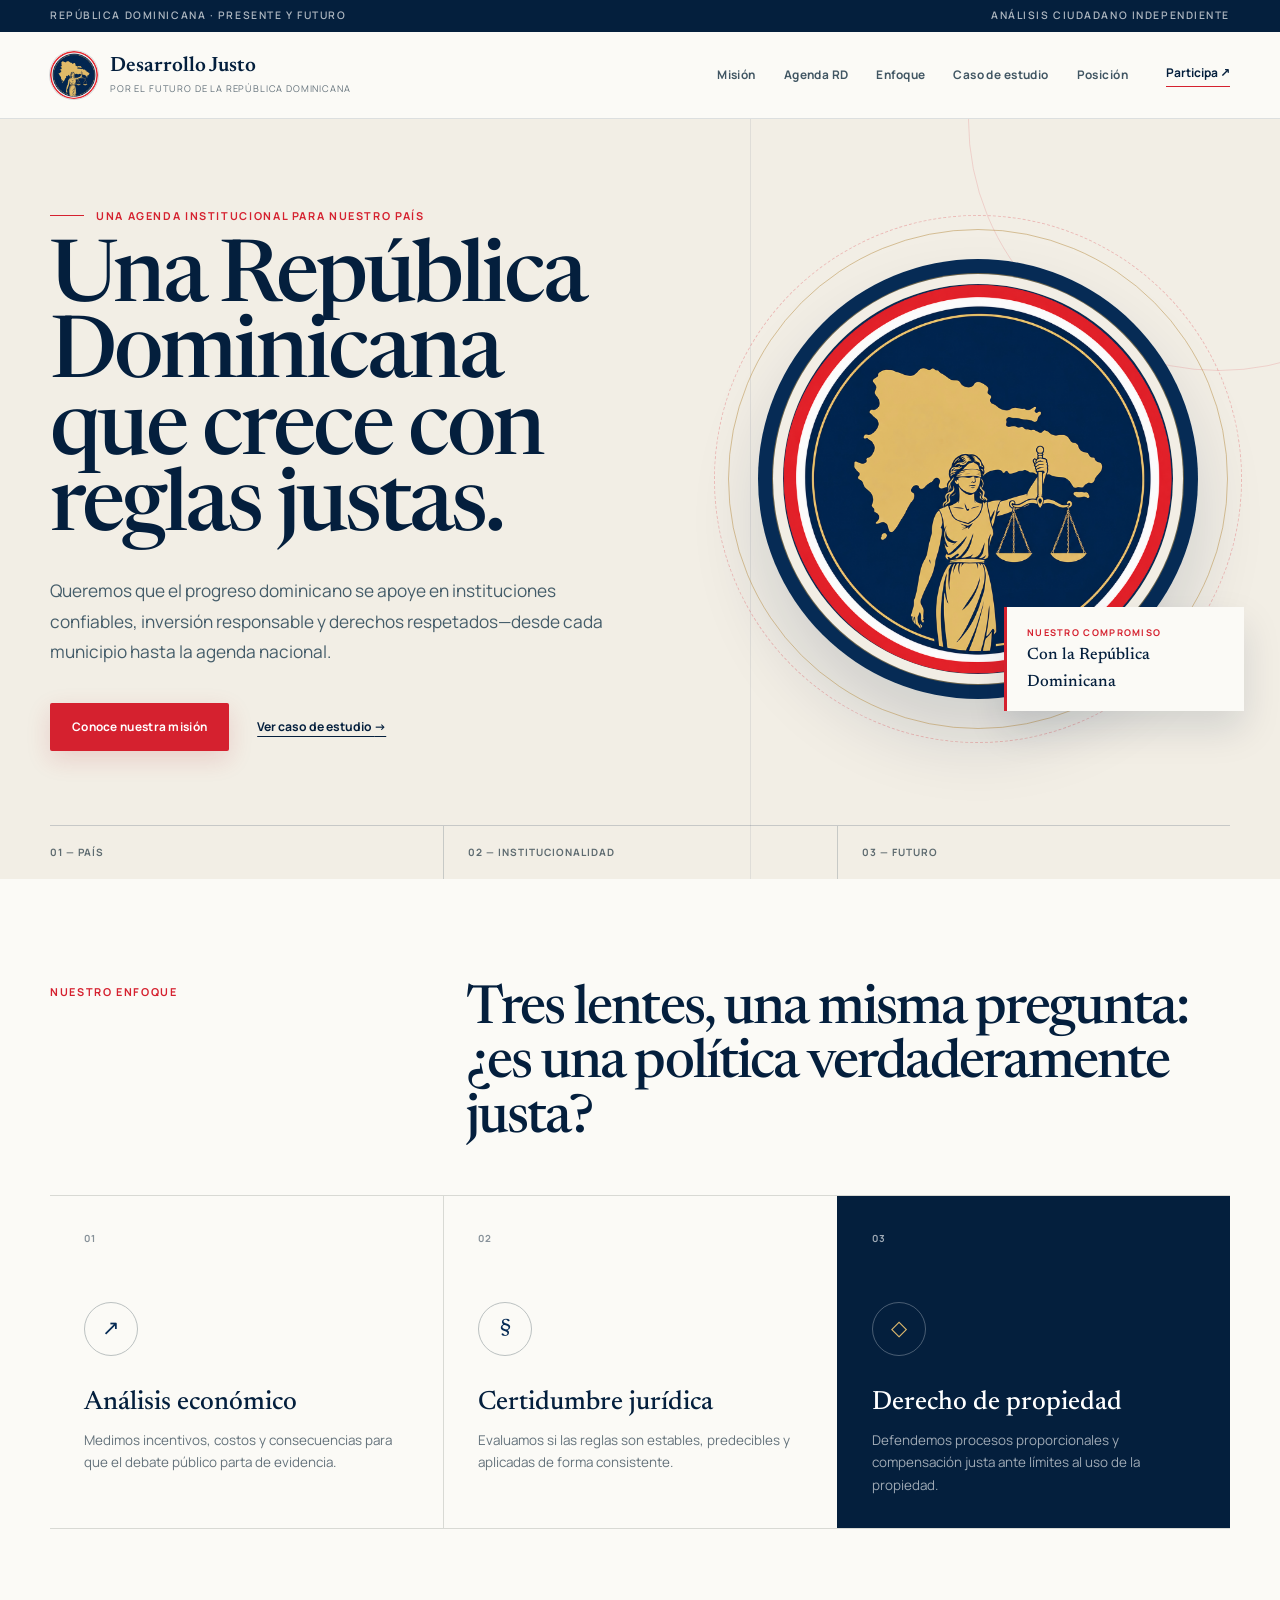
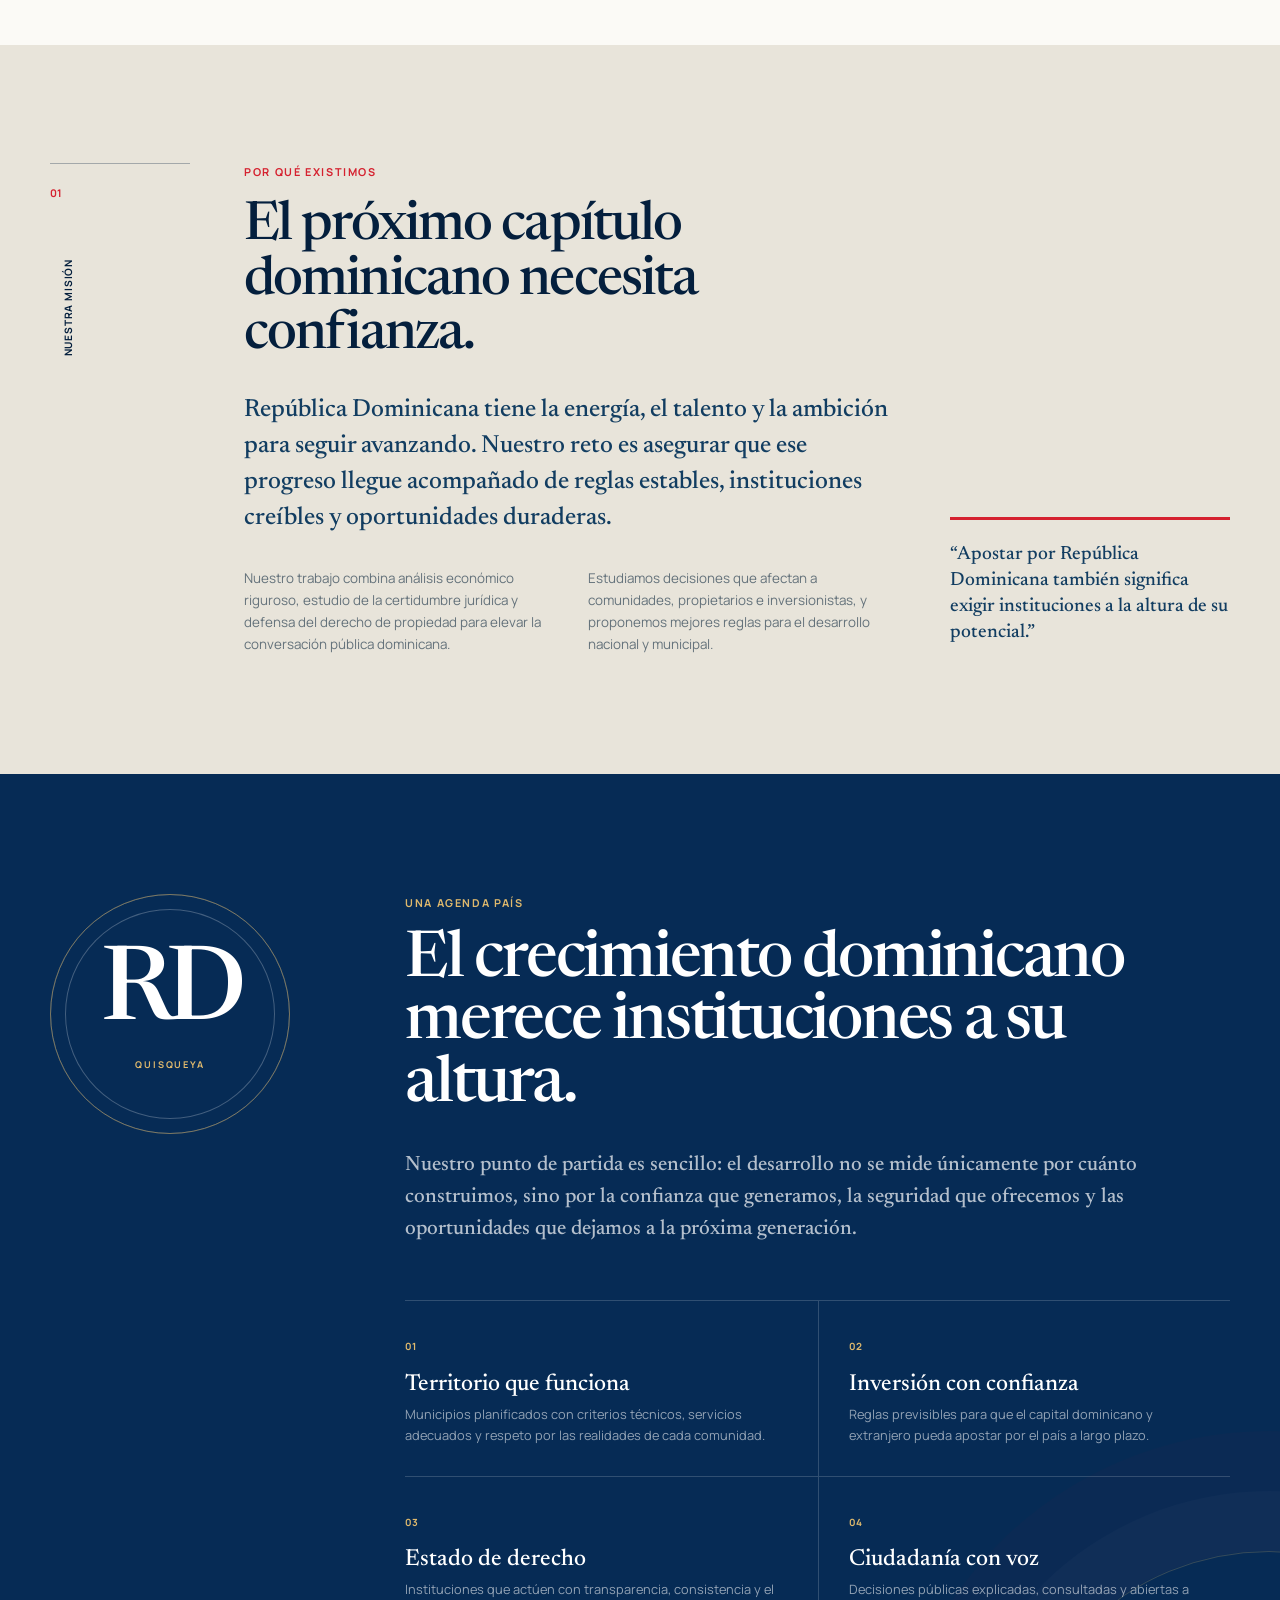
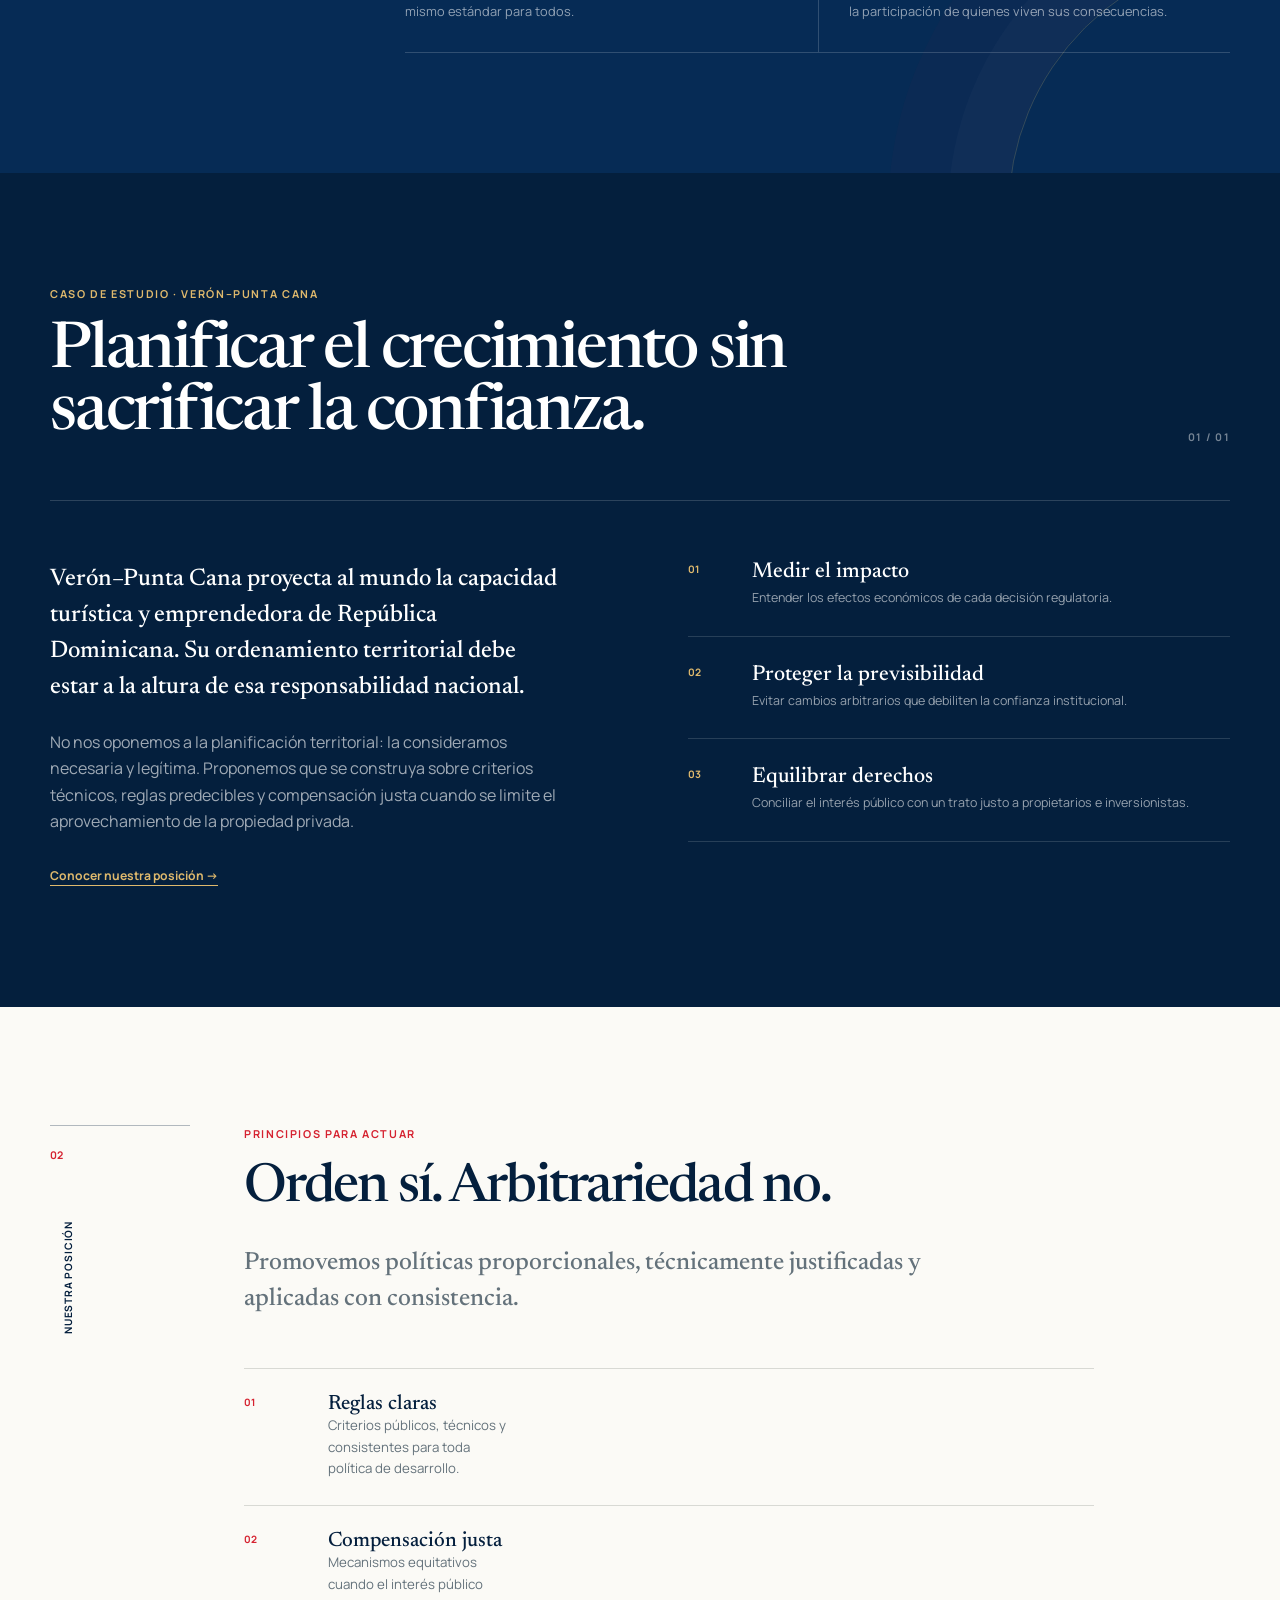
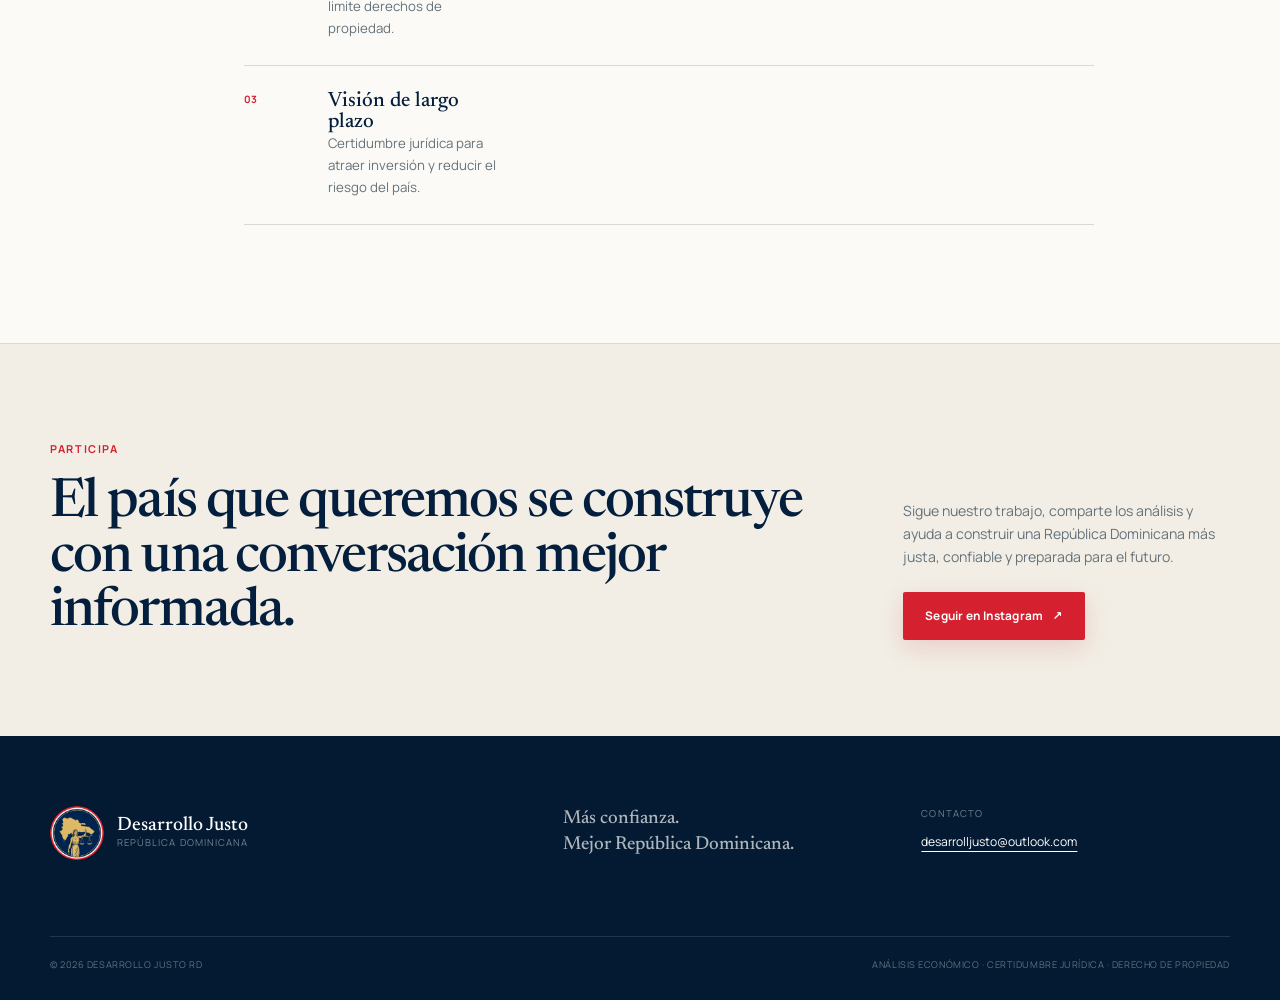
==== commit eca0b8d4: "Fix public contact email" ====
--- a/index.html
+++ b/index.html
@@ -8,7 +8,7 @@
   <link rel="preconnect" href="https://fonts.googleapis.com">
   <link rel="preconnect" href="https://fonts.gstatic.com" crossorigin>
   <link href="https://fonts.googleapis.com/css2?family=Manrope:wght@400;500;600;700&family=Newsreader:opsz,wght@6..72,500;6..72,600&display=swap" rel="stylesheet">
-  <link rel="stylesheet" href="styles.css">
+  <link rel="stylesheet" href="styles.css?v=964a972">
 </head>
 <body>
   <div class="topline">
@@ -246,7 +246,7 @@
       <p>Más confianza.<br>Mejor República Dominicana.</p>
       <div class="footer-contact">
         <span>Contacto</span>
-        <a href="mailto:contacto@pmot-veron.org">contacto@pmot-veron.org</a>
+        <a href="mailto:desarrolljusto@outlook.com">desarrolljusto@outlook.com</a>
       </div>
     </div>
     <div class="container footer-bottom">
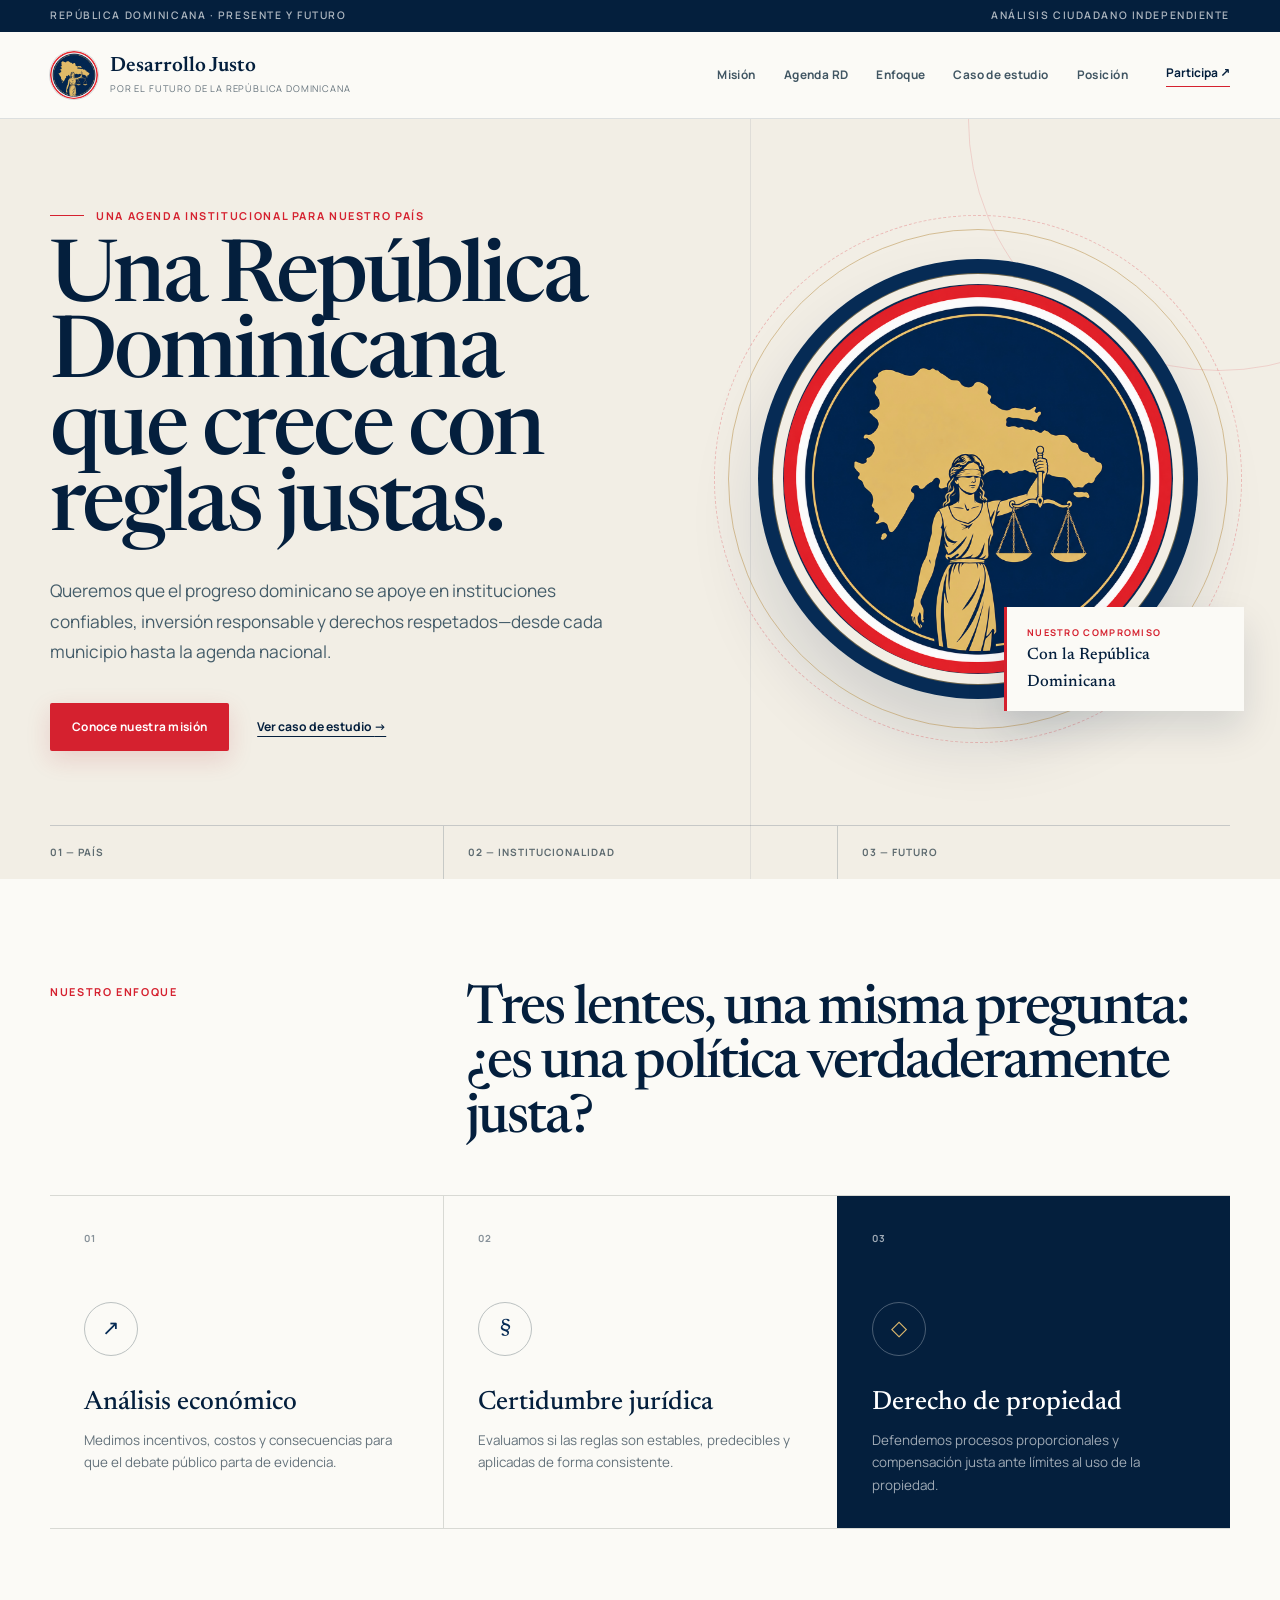
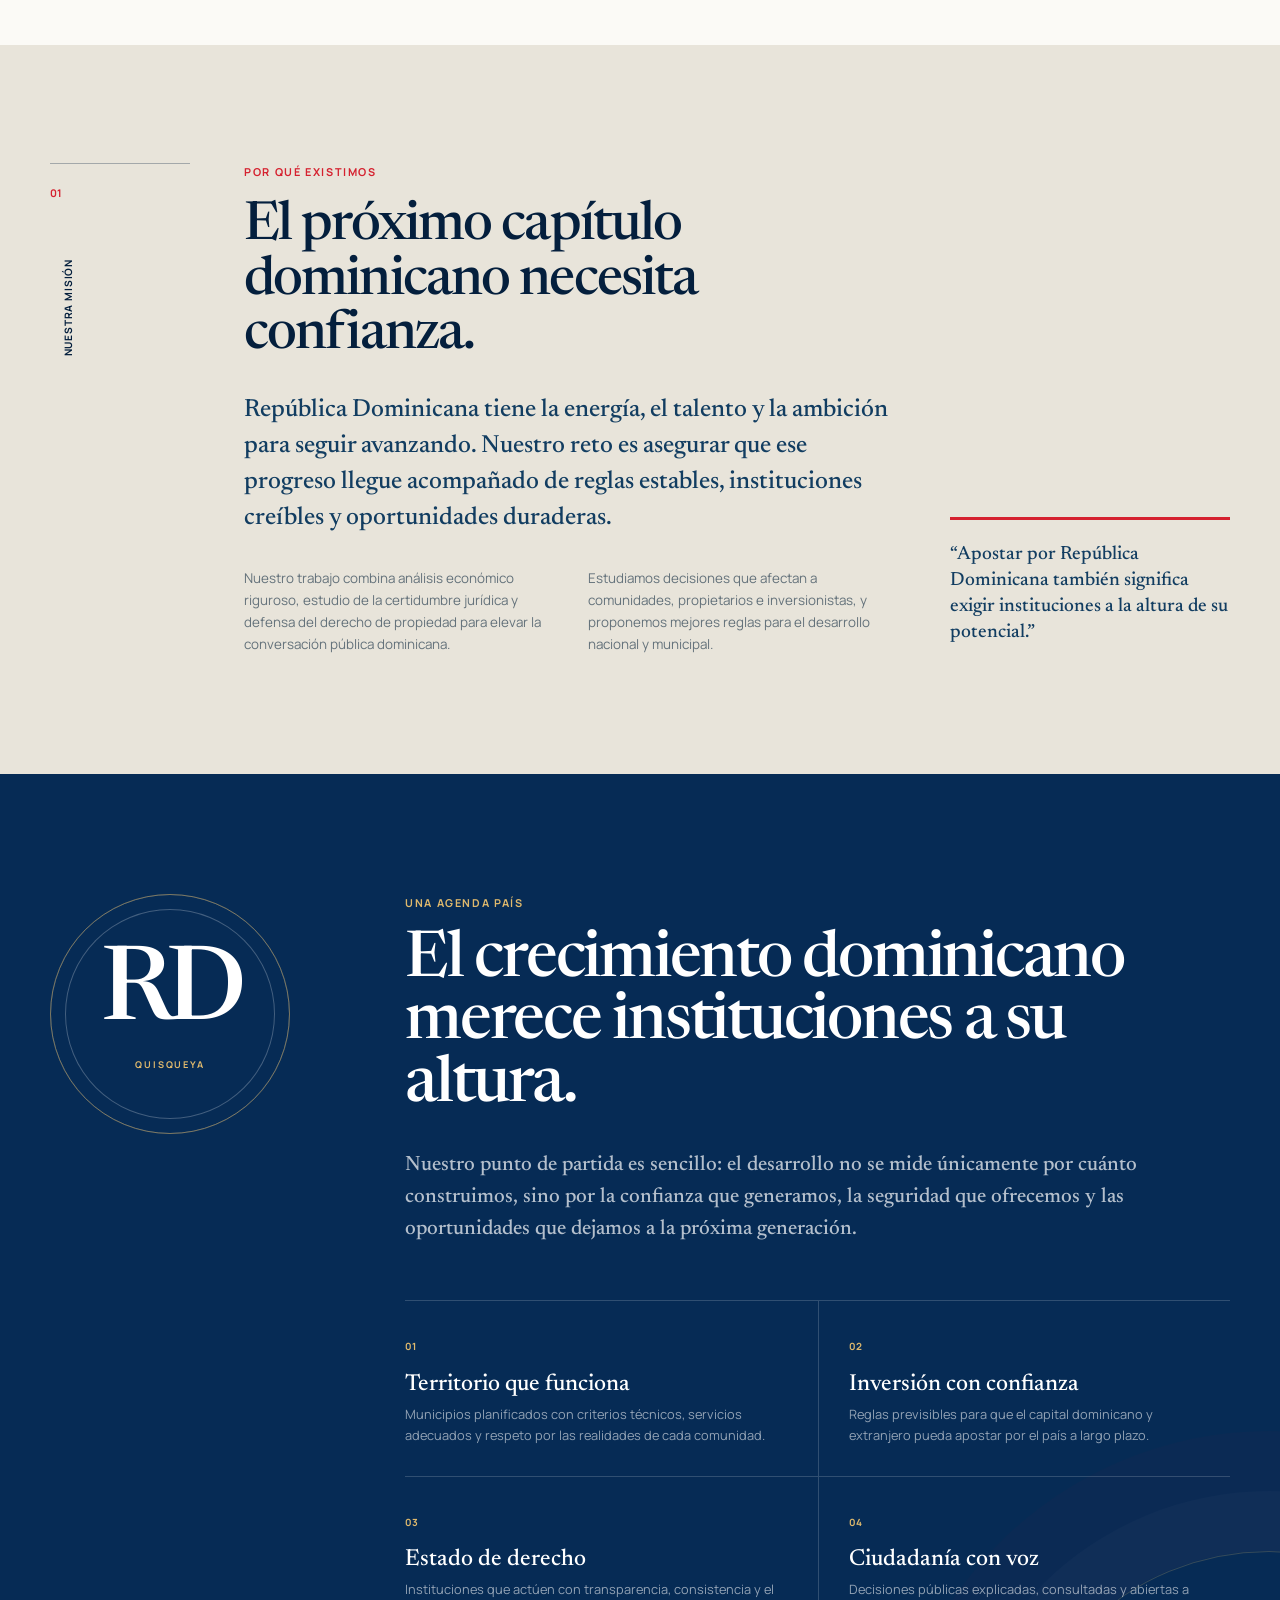
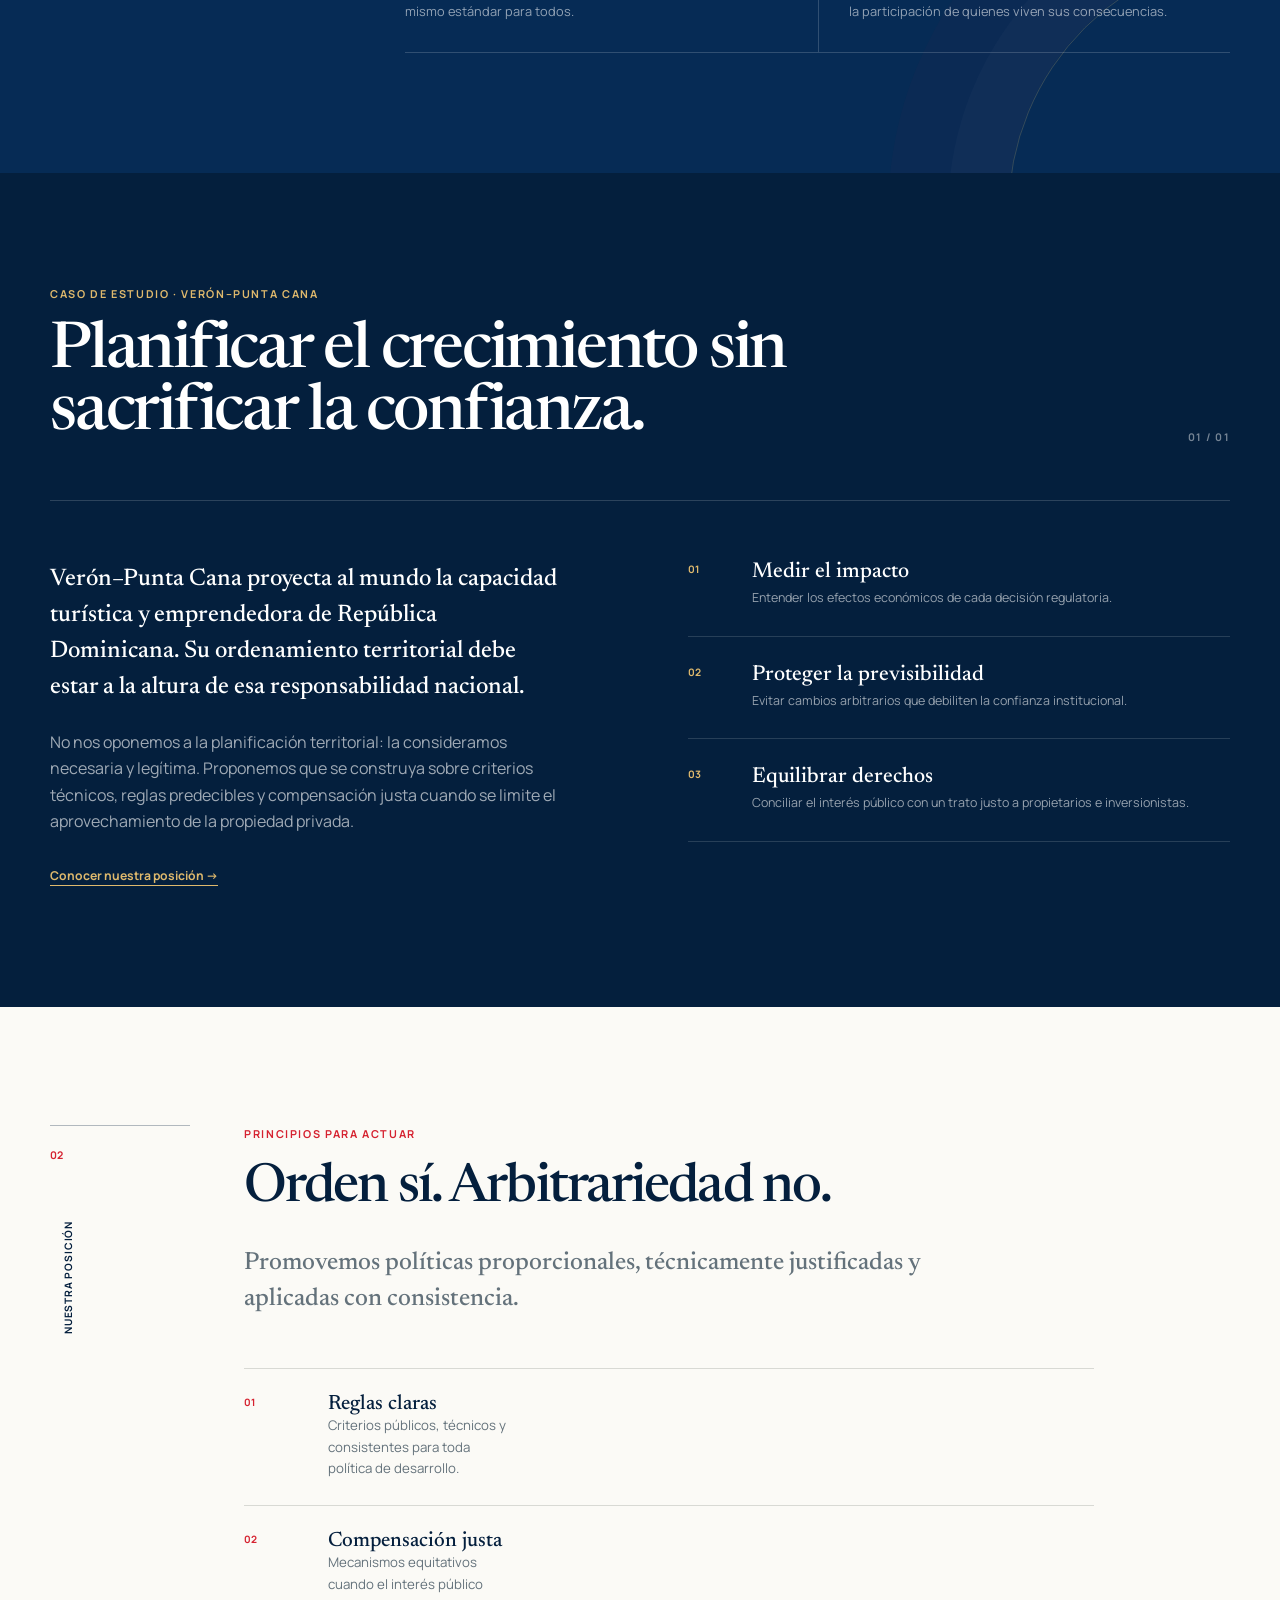
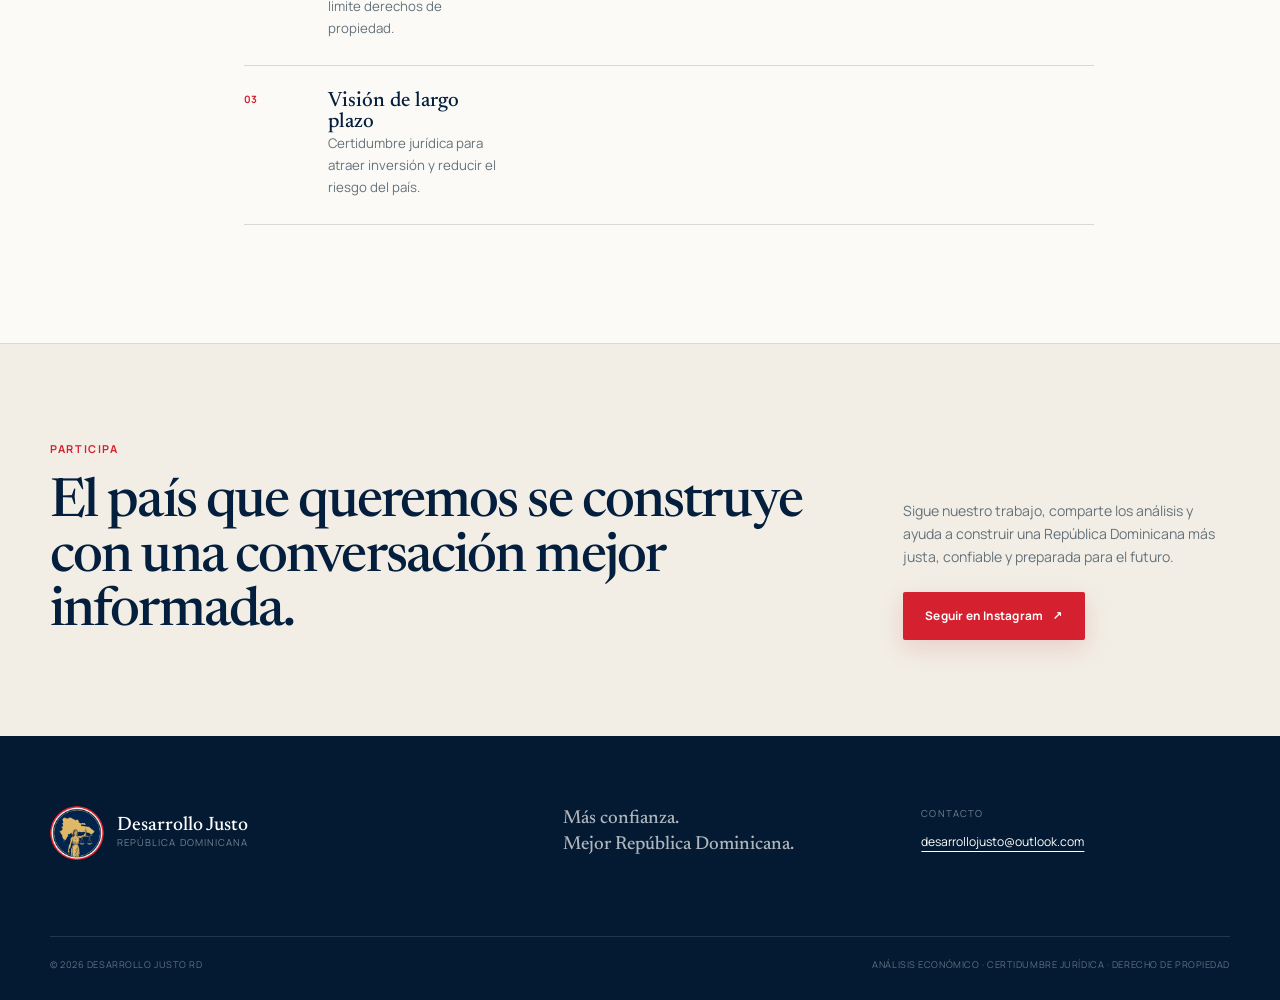
==== commit dd5b5460: "Correct public contact email spelling" ====
--- a/index.html
+++ b/index.html
@@ -246,7 +246,7 @@
       <p>Más confianza.<br>Mejor República Dominicana.</p>
       <div class="footer-contact">
         <span>Contacto</span>
-        <a href="mailto:desarrolljusto@outlook.com">desarrolljusto@outlook.com</a>
+        <a href="mailto:desarrollojusto@outlook.com">desarrollojusto@outlook.com</a>
       </div>
     </div>
     <div class="container footer-bottom">
